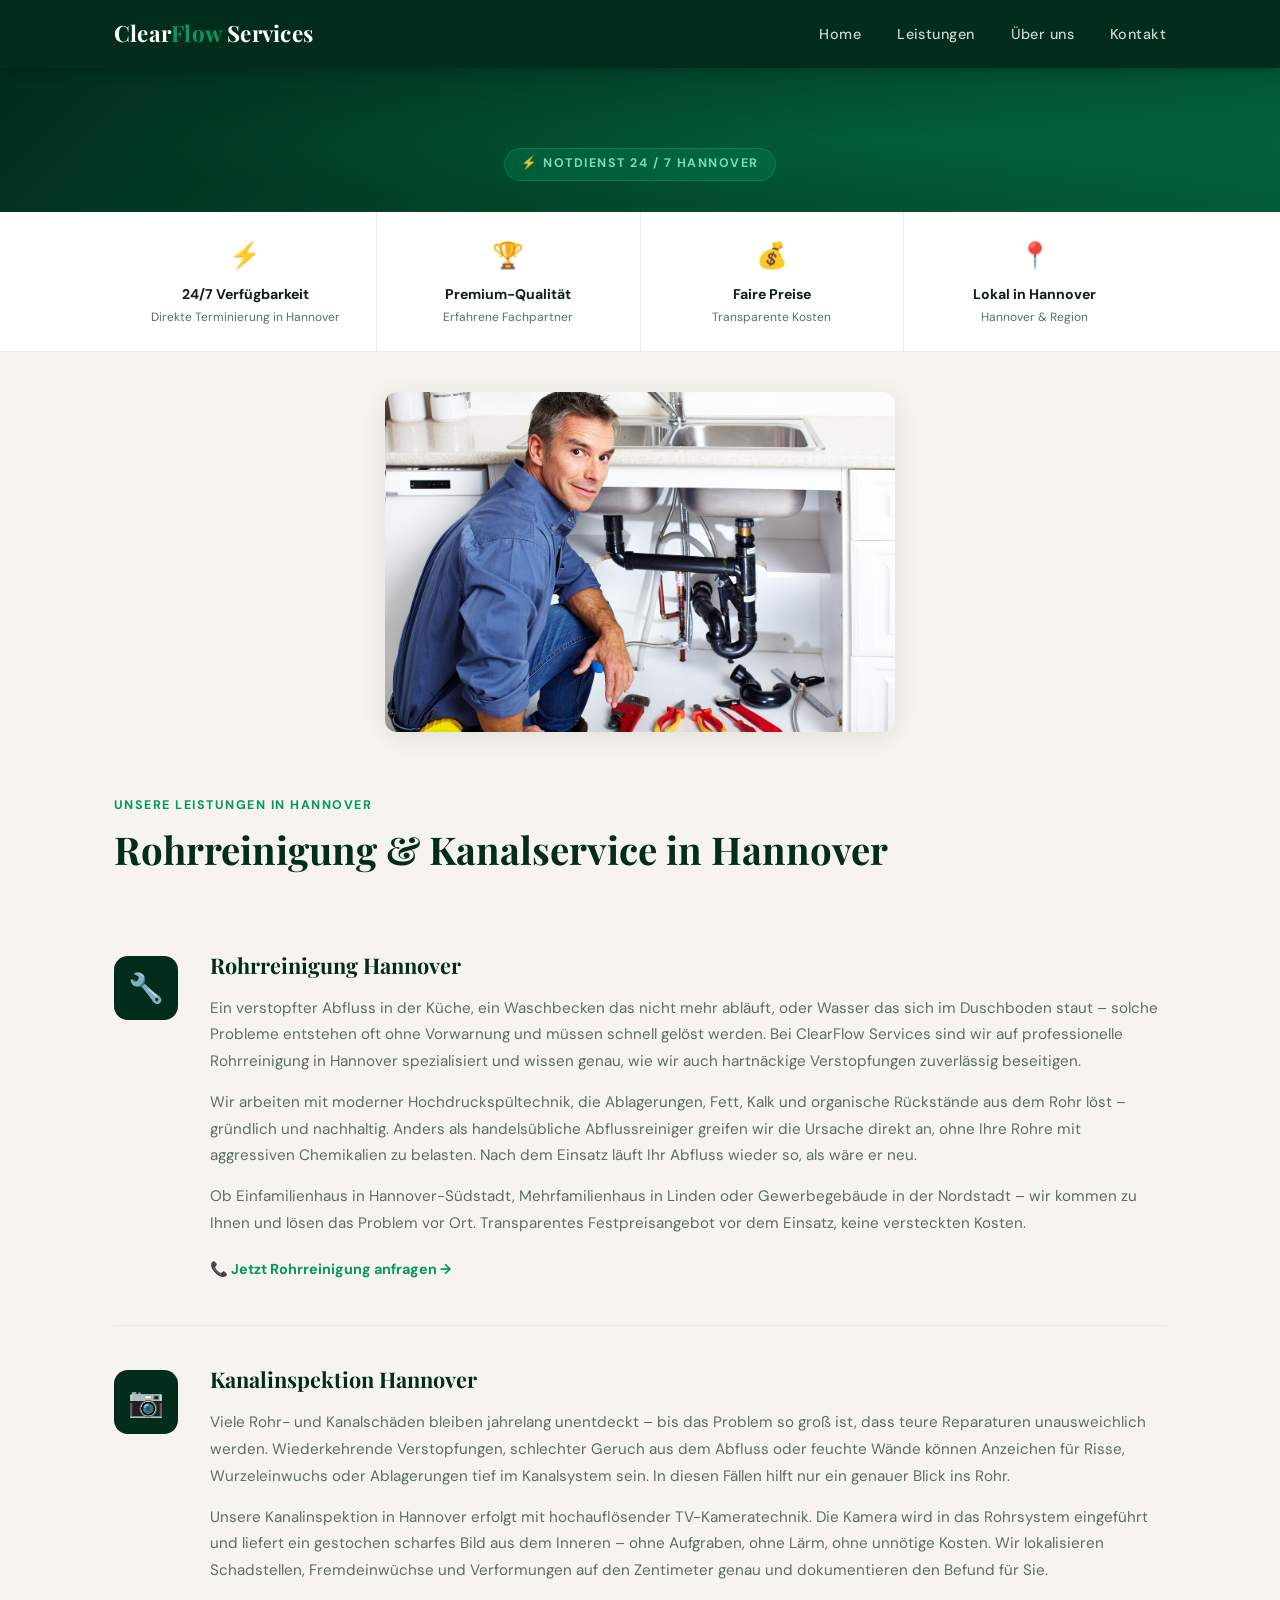
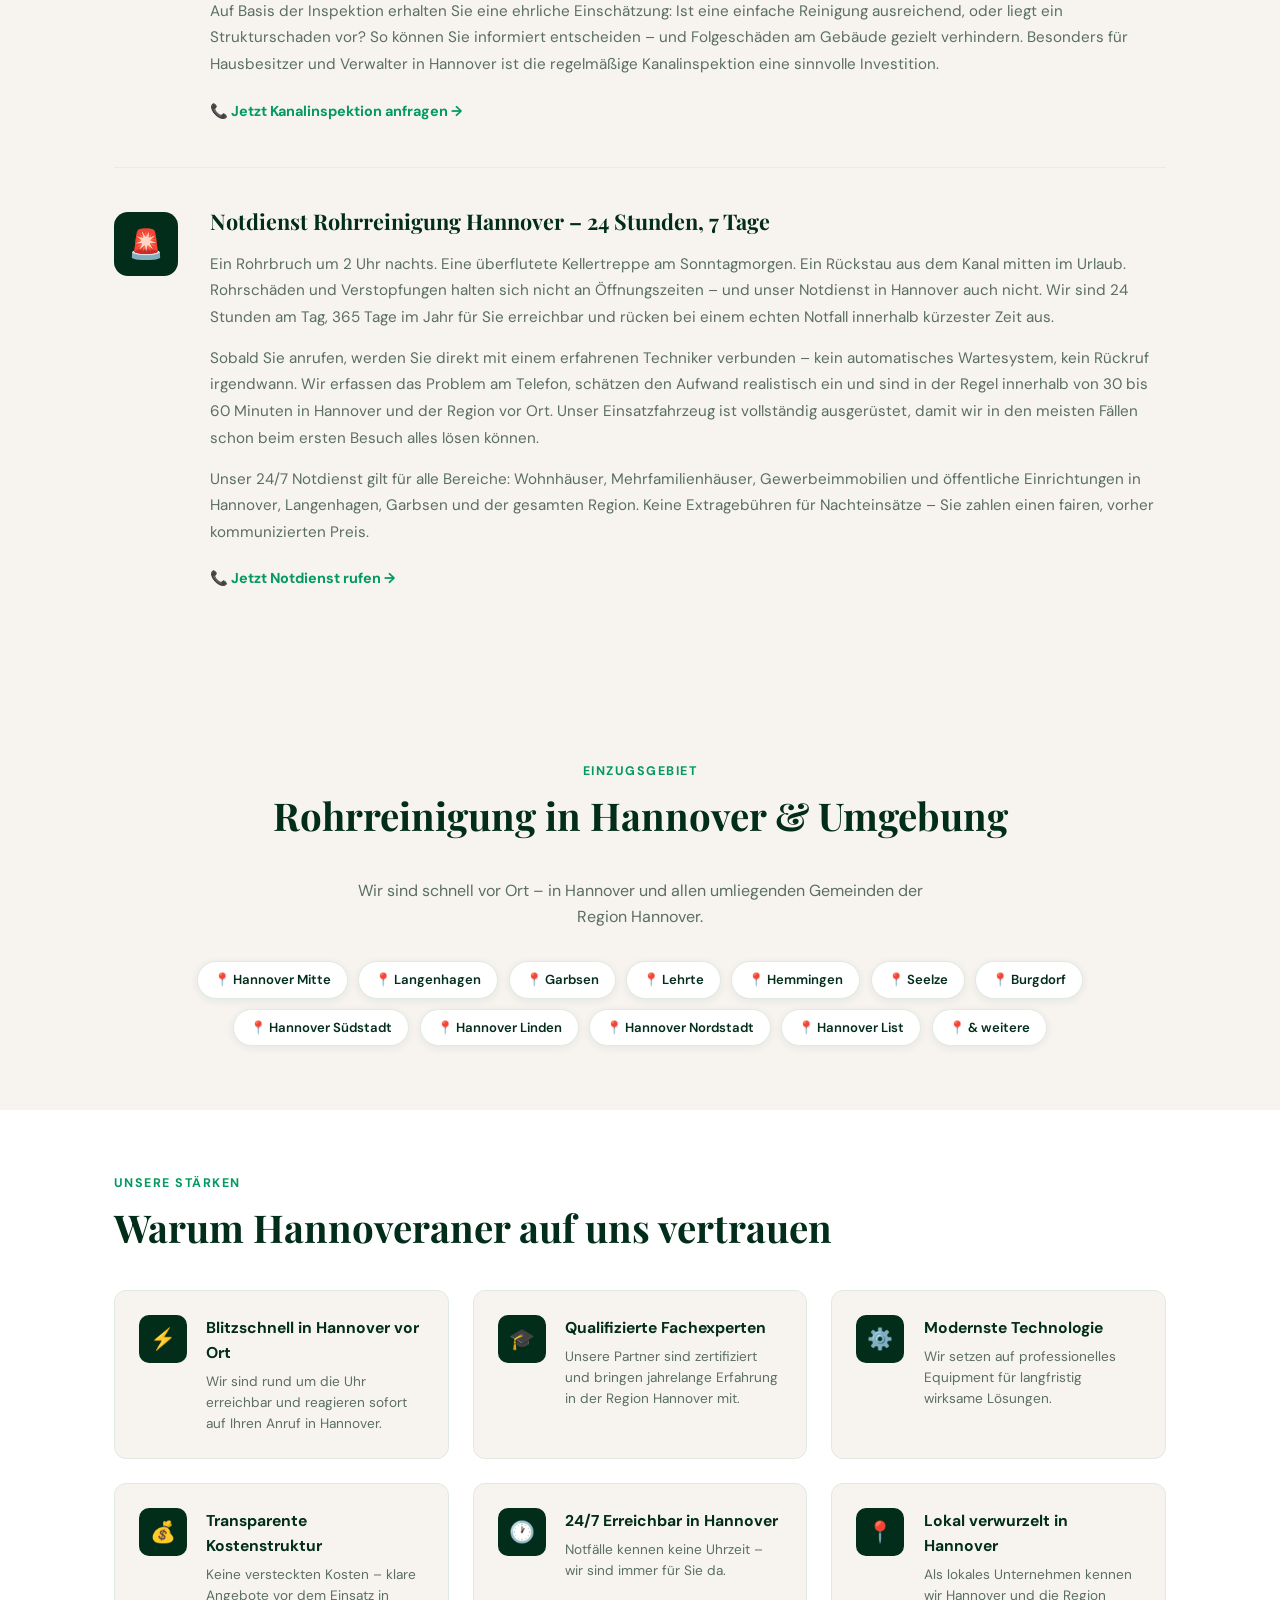
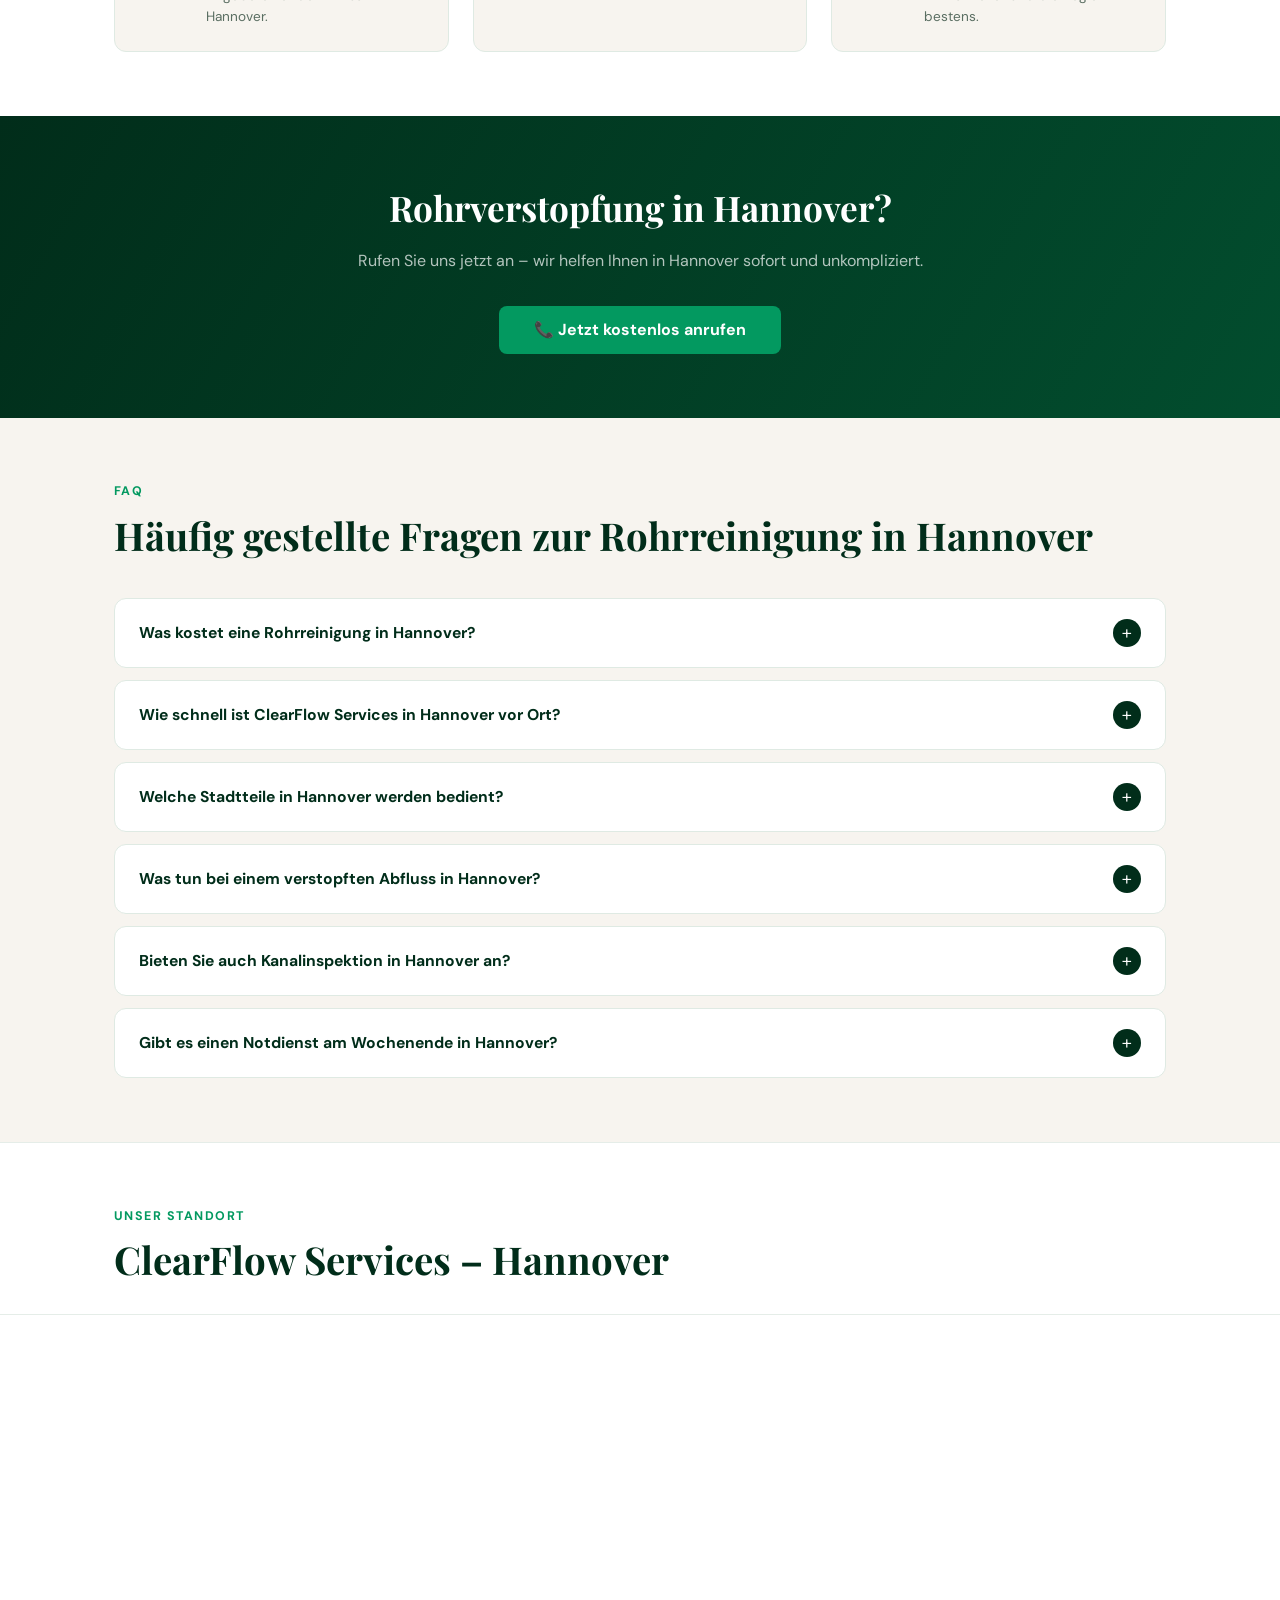
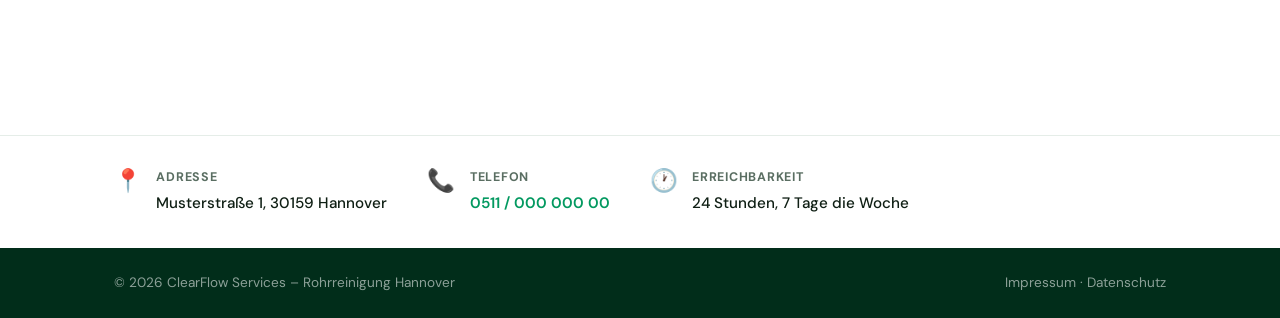
==== index.html @ f2a0690c "first commit" ====
<!DOCTYPE html>
<html lang="de">
<head>
  <meta charset="UTF-8">
  <meta name="viewport" content="width=device-width, initial-scale=1.0">

  <!-- ══ PRIMARY SEO META ══ -->
  <title>Rohrreinigung Hannover – CleanFlow Kanalservices | Notdienst 24/7</title>
  <meta name="description" content="Rohrreinigung & Kanalservice in Hannover – schnell, zuverlässig, transparent. ClearFlow Services bietet 24/7 Notdienst, Kanalinspektion und faire Preise in Hannover und Umgebung.">
  <meta name="keywords" content="Rohrreinigung Hannover, Kanalreinigung Hannover, Notdienst Hannover, Abfluss verstopft Hannover, Kanalinspektion Hannover, Rohrreinigung 24/7 Hannover">
  <meta name="robots" content="index, follow">
  <meta name="author" content="ClearFlow Services Hannover">
  <link rel="canonical" href="https://www.clearflow-services.de/">

  <!-- ══ OPEN GRAPH (Social Sharing) ══ -->
  <meta property="og:type" content="website">
  <meta property="og:locale" content="de_DE">
  <meta property="og:title" content="Rohrreinigung Hannover – ClearFlow Services | Notdienst 24/7">
  <meta property="og:description" content="Ihr Experte für Rohrreinigung & Kanalservice in Hannover. Schnell, zuverlässig, transparent – 24/7 Notdienst in Hannover und Umgebung.">
  <meta property="og:url" content="https://www.clearflow-services.de/">
  <meta property="og:site_name" content="CleanFlow Kanalservice Hannover">

  <!-- ══ GOOGLE STRUCTURED DATA – LocalBusiness Schema ══ -->
  <script type="application/ld+json">
  {
    "@context": "https://schema.org",
    "@type": "Plumber",
    "name": "ClearFlow Services",
    "image": "https://www.cleanflow-services.de/assets/images/dynamictradies-plumber-8936817_1280.jpg",
    "description": "Professionelle Rohrreinigung, Kanalinspektion und 24/7 Notdienst in Hannover und Umgebung. Schnell, zuverlässig und zu fairen Preisen.",
    "url": "https://www.clearflow-services.de",
    "telephone": "+49-511-0000000",
    "priceRange": "€€",
    "address": {
      "@type": "PostalAddress",
      "streetAddress": "Musterstraße 1",
      "addressLocality": "Hannover",
      "postalCode": "30159",
      "addressRegion": "Niedersachsen",
      "addressCountry": "DE"
    },
    "geo": {
      "@type": "GeoCoordinates",
      "latitude": 52.3759,
      "longitude": 9.7320
    },
    "openingHoursSpecification": [
      {
        "@type": "OpeningHoursSpecification",
        "dayOfWeek": ["Monday","Tuesday","Wednesday","Thursday","Friday","Saturday","Sunday"],
        "opens": "00:00",
        "closes": "23:59"
      }
    ],
    "areaServed": [
      { "@type": "City", "name": "Hannover" },
      { "@type": "City", "name": "Langenhagen" },
      { "@type": "City", "name": "Garbsen" },
      { "@type": "City", "name": "Lehrte" },
      { "@type": "City", "name": "Burgdorf" },
      { "@type": "City", "name": "Seelze" },
      { "@type": "City", "name": "Hemmingen" }
    ],
    "hasOfferCatalog": {
      "@type": "OfferCatalog",
      "name": "Rohrreinigung & Kanalservice",
      "itemListElement": [
        {
          "@type": "Offer",
          "itemOffered": {
            "@type": "Service",
            "name": "Rohrreinigung Hannover",
            "description": "Schnelle und gründliche Rohrreinigung in Hannover"
          }
        },
        {
          "@type": "Offer",
          "itemOffered": {
            "@type": "Service",
            "name": "Kanalinspektion Hannover",
            "description": "TV-Kanalinspektion zur Schadensanalyse"
          }
        },
        {
          "@type": "Offer",
          "itemOffered": {
            "@type": "Service",
            "name": "Notdienst Rohrreinigung Hannover 24/7",
            "description": "24-Stunden Notdienst für Rohrverstopfungen in Hannover"
          }
        }
      ]
    },
    "sameAs": [
      "https://www.google.com/maps?cid=IHRE_GOOGLE_MAPS_CID"
    ]
  }
  </script>

  <!-- ══ GOOGLE STRUCTURED DATA – FAQPage Schema ══ -->
  <script type="application/ld+json">
  {
    "@context": "https://schema.org",
    "@type": "FAQPage",
    "mainEntity": [
      {
        "@type": "Question",
        "name": "Was kostet eine Rohrreinigung in Hannover?",
        "acceptedAnswer": {
          "@type": "Answer",
          "text": "Die Kosten für eine Rohrreinigung in Hannover hängen vom Aufwand ab. Ein einfacher Abflussverstopfung beginnt in der Regel ab 80–150 €. Bei größeren Schäden oder Kanalarbeiten erstellen wir Ihnen vorab ein transparentes Angebot – keine versteckten Kosten."
        }
      },
      {
        "@type": "Question",
        "name": "Wie schnell ist ClearFlow Services in Hannover vor Ort?",
        "acceptedAnswer": {
          "@type": "Answer",
          "text": "Als lokaler Notdienst in Hannover sind wir in der Regel innerhalb von 30–60 Minuten bei Ihnen. Wir sind 24 Stunden am Tag, 7 Tage die Woche erreichbar – auch an Wochenenden und Feiertagen."
        }
      },
      {
        "@type": "Question",
        "name": "Welche Stadtteile in Hannover werden bedient?",
        "acceptedAnswer": {
          "@type": "Answer",
          "text": "Wir sind in ganz Hannover tätig – darunter Hannover Mitte, Linden, Nordstadt, Südstadt, List, Döhren sowie in der gesamten Region Hannover wie Langenhagen, Garbsen, Lehrte, Burgdorf, Hemmingen und Seelze."
        }
      },
      {
        "@type": "Question",
        "name": "Was tun bei einem verstopften Abfluss in Hannover?",
        "acceptedAnswer": {
          "@type": "Answer",
          "text": "Bei einem verstopften Abfluss sollten Sie zunächst keine aggressiven Chemikalien verwenden, da diese die Rohre beschädigen können. Rufen Sie unseren 24/7 Notdienst in Hannover an – wir analysieren die Ursache professionell und beseitigen die Verstopfung nachhaltig."
        }
      },
      {
        "@type": "Question",
        "name": "Bieten Sie auch Kanalinspektion in Hannover an?",
        "acceptedAnswer": {
          "@type": "Answer",
          "text": "Ja. Wir führen professionelle TV-Kanalinspektionen in Hannover durch. Mit moderner Kameratechnik lokalisieren wir Schäden, Wurzeleinwuchs oder Ablagerungen präzise – ohne unnötige Grabungsarbeiten."
        }
      },
      {
        "@type": "Question",
        "name": "Gibt es einen Notdienst für Rohrreinigung in Hannover am Wochenende?",
        "acceptedAnswer": {
          "@type": "Answer",
          "text": "Ja, unser Notdienst ist in Hannover rund um die Uhr verfügbar – auch samstags, sonntags und an allen Feiertagen. Rohrverstopfungen und Kanalschäden kennen keine Bürozeiten, wir auch nicht."
        }
      }
    ]
  }
  </script>

  <!-- ══ FONTS ══ -->
  <link rel="preconnect" href="https://fonts.googleapis.com">
  <link rel="preconnect" href="https://fonts.gstatic.com" crossorigin>
  <link href="https://fonts.googleapis.com/css2?family=DM+Sans:ital,opsz,wght@0,9..40,300;0,9..40,500;0,9..40,700;1,9..40,300&family=Playfair+Display:wght@700;900&display=swap" rel="stylesheet">

  <link rel="stylesheet" href="styles.css">
</head>
<body>

  <!-- NAVBAR -->
  <header class="navbar">
    <div class="nav-content">
      <div class="logo">Clear<span>Flow</span> Services</div>
      <nav aria-label="Hauptnavigation">
        <a href="#">Home</a>
        <a href="#">Leistungen</a>
        <a href="#">Über uns</a>
        <a href="#">Kontakt</a>
      </nav>
    </div>
  </header>

  <!-- HERO -->
  <section class="hero" aria-label="Hero Bereich">
    <div class="hero-badge">⚡ Notdienst 24 / 7 Hannover</div>
    <h1>Ihr Experte für<br>Rohrreinigung in Hannover</h1>
    <p>Schnell, zuverlässig, transparent – wir sind in Hannover und Umgebung innerhalb kürzester Zeit bei Ihnen.</p>
    <div class="hero-actions">
      <button class="btn-primary" onclick="window.location.href='tel:+4951100000000'">📞 Jetzt anrufen</button>
      <a href="#leistungen" class="btn-outline">Leistungen entdecken</a>
    </div>
  </section>

  <!-- TRUST BAR -->
  <div class="trust-bar" aria-label="Vertrauensmerkmale">
    <div class="trust-bar-inner">
      <div class="trust-item">
        <div class="trust-icon">⚡</div>
        <h4>24/7 Verfügbarkeit</h4>
        <p>Direkte Terminierung in Hannover</p>
      </div>
      <div class="trust-item">
        <div class="trust-icon">🏆</div>
        <h4>Premium-Qualität</h4>
        <p>Erfahrene Fachpartner</p>
      </div>
      <div class="trust-item">
        <div class="trust-icon">💰</div>
        <h4>Faire Preise</h4>
        <p>Transparente Kosten</p>
      </div>
      <div class="trust-item">
        <div class="trust-icon">📍</div>
        <h4>Lokal in Hannover</h4>
        <p>Hannover & Region</p>
      </div>
    </div>
  </div>

  <!-- PLUMBER IMAGE -->
  <div class="hero-image-wrap">
    <img
      src="assets/images/dynamictradies-plumber-8936817_1280.jpg"
      alt="Professioneller Klempner bei der Rohrreinigung in Hannover"
      width="1280"
      height="340"
      loading="eager"
    >
  </div>

  <!-- SERVICES -->
  <div class="section" id="leistungen">
    <p class="section-label">Unsere Leistungen in Hannover</p>
    <h2 class="section-title">Rohrreinigung & Kanalservice in Hannover</h2>

    <div class="service-blocks">

      <!-- SERVICE 1: Rohrreinigung -->
      <article class="service-block">
        <div class="service-block-icon">🔧</div>
        <div class="service-block-content">
          <h3>Rohrreinigung Hannover</h3>
          <p>Ein verstopfter Abfluss in der Küche, ein Waschbecken das nicht mehr abläuft, oder Wasser das sich im Duschboden staut – solche Probleme entstehen oft ohne Vorwarnung und müssen schnell gelöst werden. Bei ClearFlow Services sind wir auf professionelle Rohrreinigung in Hannover spezialisiert und wissen genau, wie wir auch hartnäckige Verstopfungen zuverlässig beseitigen.</p>
          <p>Wir arbeiten mit moderner Hochdruckspültechnik, die Ablagerungen, Fett, Kalk und organische Rückstände aus dem Rohr löst – gründlich und nachhaltig. Anders als handelsübliche Abflussreiniger greifen wir die Ursache direkt an, ohne Ihre Rohre mit aggressiven Chemikalien zu belasten. Nach dem Einsatz läuft Ihr Abfluss wieder so, als wäre er neu.</p>
          <p>Ob Einfamilienhaus in Hannover-Südstadt, Mehrfamilienhaus in Linden oder Gewerbegebäude in der Nordstadt – wir kommen zu Ihnen und lösen das Problem vor Ort. Transparentes Festpreisangebot vor dem Einsatz, keine versteckten Kosten.</p>
          <a href="tel:+4951100000000" class="service-link">📞 Jetzt Rohrreinigung anfragen →</a>
        </div>
      </article>

      <hr class="service-divider">

      <!-- SERVICE 2: Kanalinspektion -->
      <article class="service-block">
        <div class="service-block-icon">📷</div>
        <div class="service-block-content">
          <h3>Kanalinspektion Hannover</h3>
          <p>Viele Rohr- und Kanalschäden bleiben jahrelang unentdeckt – bis das Problem so groß ist, dass teure Reparaturen unausweichlich werden. Wiederkehrende Verstopfungen, schlechter Geruch aus dem Abfluss oder feuchte Wände können Anzeichen für Risse, Wurzeleinwuchs oder Ablagerungen tief im Kanalsystem sein. In diesen Fällen hilft nur ein genauer Blick ins Rohr.</p>
          <p>Unsere Kanalinspektion in Hannover erfolgt mit hochauflösender TV-Kameratechnik. Die Kamera wird in das Rohrsystem eingeführt und liefert ein gestochen scharfes Bild aus dem Inneren – ohne Aufgraben, ohne Lärm, ohne unnötige Kosten. Wir lokalisieren Schadstellen, Fremdeinwüchse und Verformungen auf den Zentimeter genau und dokumentieren den Befund für Sie.</p>
          <p>Auf Basis der Inspektion erhalten Sie eine ehrliche Einschätzung: Ist eine einfache Reinigung ausreichend, oder liegt ein Strukturschaden vor? So können Sie informiert entscheiden – und Folgeschäden am Gebäude gezielt verhindern. Besonders für Hausbesitzer und Verwalter in Hannover ist die regelmäßige Kanalinspektion eine sinnvolle Investition.</p>
          <a href="tel:+4951100000000" class="service-link">📞 Jetzt Kanalinspektion anfragen →</a>
        </div>
      </article>

      <hr class="service-divider">

      <!-- SERVICE 3: Notdienst -->
      <article class="service-block">
        <div class="service-block-icon">🚨</div>
        <div class="service-block-content">
          <h3>Notdienst Rohrreinigung Hannover – 24 Stunden, 7 Tage</h3>
          <p>Ein Rohrbruch um 2 Uhr nachts. Eine überflutete Kellertreppe am Sonntagmorgen. Ein Rückstau aus dem Kanal mitten im Urlaub. Rohrschäden und Verstopfungen halten sich nicht an Öffnungszeiten – und unser Notdienst in Hannover auch nicht. Wir sind 24 Stunden am Tag, 365 Tage im Jahr für Sie erreichbar und rücken bei einem echten Notfall innerhalb kürzester Zeit aus.</p>
          <p>Sobald Sie anrufen, werden Sie direkt mit einem erfahrenen Techniker verbunden – kein automatisches Wartesystem, kein Rückruf irgendwann. Wir erfassen das Problem am Telefon, schätzen den Aufwand realistisch ein und sind in der Regel innerhalb von 30 bis 60 Minuten in Hannover und der Region vor Ort. Unser Einsatzfahrzeug ist vollständig ausgerüstet, damit wir in den meisten Fällen schon beim ersten Besuch alles lösen können.</p>
          <p>Unser 24/7 Notdienst gilt für alle Bereiche: Wohnhäuser, Mehrfamilienhäuser, Gewerbeimmobilien und öffentliche Einrichtungen in Hannover, Langenhagen, Garbsen und der gesamten Region. Keine Extragebühren für Nachteinsätze – Sie zahlen einen fairen, vorher kommunizierten Preis.</p>
          <a href="tel:+4951100000000" class="service-link">📞 Jetzt Notdienst rufen →</a>
        </div>
      </article>

    </div>
  </div>

  <!-- SERVICE AREA -->
  <div class="section service-area-section" aria-label="Einzugsgebiet">
    <p class="section-label">Einzugsgebiet</p>
    <h2 class="section-title">Rohrreinigung in Hannover & Umgebung</h2>
    <p class="area-intro">Wir sind schnell vor Ort – in Hannover und allen umliegenden Gemeinden der Region Hannover.</p>
    <div class="area-tags">
      <span class="area-tag">📍 Hannover Mitte</span>
      <span class="area-tag">📍 Langenhagen</span>
      <span class="area-tag">📍 Garbsen</span>
      <span class="area-tag">📍 Lehrte</span>
      <span class="area-tag">📍 Hemmingen</span>
      <span class="area-tag">📍 Seelze</span>
      <span class="area-tag">📍 Burgdorf</span>
      <span class="area-tag">📍 Hannover Südstadt</span>
      <span class="area-tag">📍 Hannover Linden</span>
      <span class="area-tag">📍 Hannover Nordstadt</span>
      <span class="area-tag">📍 Hannover List</span>
      <span class="area-tag">📍 & weitere</span>
    </div>
  </div>

  <!-- WHY US -->
  <section class="why-us" aria-label="Unsere Stärken">
    <div class="why-us-inner">
      <p class="section-label">Unsere Stärken</p>
      <h2 class="section-title">Warum Hannoveraner auf uns vertrauen</h2>
      <div class="why-grid">
        <div class="why-item">
          <div class="why-item-icon">⚡</div>
          <div class="why-item-text">
            <h3>Blitzschnell in Hannover vor Ort</h3>
            <p>Wir sind rund um die Uhr erreichbar und reagieren sofort auf Ihren Anruf in Hannover.</p>
          </div>
        </div>
        <div class="why-item">
          <div class="why-item-icon">🎓</div>
          <div class="why-item-text">
            <h3>Qualifizierte Fachexperten</h3>
            <p>Unsere Partner sind zertifiziert und bringen jahrelange Erfahrung in der Region Hannover mit.</p>
          </div>
        </div>
        <div class="why-item">
          <div class="why-item-icon">⚙️</div>
          <div class="why-item-text">
            <h3>Modernste Technologie</h3>
            <p>Wir setzen auf professionelles Equipment für langfristig wirksame Lösungen.</p>
          </div>
        </div>
        <div class="why-item">
          <div class="why-item-icon">💰</div>
          <div class="why-item-text">
            <h3>Transparente Kostenstruktur</h3>
            <p>Keine versteckten Kosten – klare Angebote vor dem Einsatz in Hannover.</p>
          </div>
        </div>
        <div class="why-item">
          <div class="why-item-icon">🕐</div>
          <div class="why-item-text">
            <h3>24/7 Erreichbar in Hannover</h3>
            <p>Notfälle kennen keine Uhrzeit – wir sind immer für Sie da.</p>
          </div>
        </div>
        <div class="why-item">
          <div class="why-item-icon">📍</div>
          <div class="why-item-text">
            <h3>Lokal verwurzelt in Hannover</h3>
            <p>Als lokales Unternehmen kennen wir Hannover und die Region bestens.</p>
          </div>
        </div>
      </div>
    </div>
  </section>

  <!-- CTA BANNER -->
  <div class="cta-banner" aria-label="Kontaktaufruf">
    <h2>Rohrverstopfung in Hannover?</h2>
    <p>Rufen Sie uns jetzt an – wir helfen Ihnen in Hannover sofort und unkompliziert.</p>
    <button class="btn-primary" onclick="window.location.href='tel:+4951100000000'">📞 Jetzt kostenlos anrufen</button>
  </div>

  <!-- FAQ -->
  <section class="faq-section" id="faq" aria-label="Häufige Fragen">
    <div class="faq-inner">
      <p class="section-label">FAQ</p>
      <h2 class="section-title">Häufig gestellte Fragen zur Rohrreinigung in Hannover</h2>

      <div class="faq-list">

        <div class="faq-item">
          <button class="faq-question" aria-expanded="false">
            <span>Was kostet eine Rohrreinigung in Hannover?</span>
            <span class="faq-icon">+</span>
          </button>
          <div class="faq-answer" hidden>
            <p>Die Kosten hängen vom Aufwand ab. Eine einfache Rohrverstopfung beginnt in der Regel ab 80–150 €. Bei größeren Schäden oder Kanalarbeiten erhalten Sie vorab ein transparentes Angebot von uns – keine versteckten Kosten, keine bösen Überraschungen.</p>
          </div>
        </div>

        <div class="faq-item">
          <button class="faq-question" aria-expanded="false">
            <span>Wie schnell ist ClearFlow Services in Hannover vor Ort?</span>
            <span class="faq-icon">+</span>
          </button>
          <div class="faq-answer" hidden>
            <p>Als lokaler Notdienst in Hannover sind wir in der Regel innerhalb von 30–60 Minuten bei Ihnen. Wir sind 24 Stunden am Tag, 7 Tage die Woche erreichbar – auch an Wochenenden und Feiertagen.</p>
          </div>
        </div>

        <div class="faq-item">
          <button class="faq-question" aria-expanded="false">
            <span>Welche Stadtteile in Hannover werden bedient?</span>
            <span class="faq-icon">+</span>
          </button>
          <div class="faq-answer" hidden>
            <p>Wir sind in ganz Hannover tätig – darunter Hannover Mitte, Linden, Nordstadt, Südstadt, List und Döhren. Zusätzlich bedienen wir die gesamte Region Hannover: Langenhagen, Garbsen, Lehrte, Burgdorf, Hemmingen und Seelze.</p>
          </div>
        </div>

        <div class="faq-item">
          <button class="faq-question" aria-expanded="false">
            <span>Was tun bei einem verstopften Abfluss in Hannover?</span>
            <span class="faq-icon">+</span>
          </button>
          <div class="faq-answer" hidden>
            <p>Verwenden Sie keine aggressiven Chemikalien – diese können Rohre langfristig beschädigen. Rufen Sie stattdessen unseren 24/7 Notdienst in Hannover an. Wir analysieren die Ursache professionell und beseitigen die Verstopfung nachhaltig.</p>
          </div>
        </div>

        <div class="faq-item">
          <button class="faq-question" aria-expanded="false">
            <span>Bieten Sie auch Kanalinspektion in Hannover an?</span>
            <span class="faq-icon">+</span>
          </button>
          <div class="faq-answer" hidden>
            <p>Ja. Mit moderner TV-Kameratechnik lokalisieren wir Schäden, Wurzeleinwuchs und Ablagerungen in Hannover präzise – ohne unnötige Grabungsarbeiten. So erkennen wir Probleme frühzeitig, bevor sie teuer werden.</p>
          </div>
        </div>

        <div class="faq-item">
          <button class="faq-question" aria-expanded="false">
            <span>Gibt es einen Notdienst am Wochenende in Hannover?</span>
            <span class="faq-icon">+</span>
          </button>
          <div class="faq-answer" hidden>
            <p>Ja – unser Notdienst ist in Hannover rund um die Uhr verfügbar, auch samstags, sonntags und an Feiertagen. Rohrverstopfungen kennen keine Bürozeiten. Wir auch nicht.</p>
          </div>
        </div>

      </div>
    </div>
  </section>

  <!-- GOOGLE MAP -->
  <div class="map-section" aria-label="Standort in Hannover">
    <div class="map-header">
      <p class="section-label">Unser Standort</p>
      <h2 class="section-title">ClearFlow Services – Hannover</h2>
    </div>
    <div class="map-container">
      <iframe
        title="ClearFlow Services Hannover – Standort auf Google Maps"
        src="https://www.google.com/maps/embed?pb=!1m18!1m12!1m3!1d75774.27844398688!2d9.664390624999998!3d52.37591845!2m3!1f0!2f0!3f0!3m2!1i1024!2i768!4f13.1!3m3!1m2!1s0x47b00b514d494f85%3A0x425ac6d94ac4720!2sHannover!5e0!3m2!1sde!2sde!4v1710000000000!5m2!1sde!2sde"
        width="100%"
        height="420"
        style="border:0;"
        allowfullscreen=""
        loading="lazy"
        referrerpolicy="no-referrer-when-downgrade">
      </iframe>
    </div>
    <div class="map-info">
      <div class="map-info-item">
        <span class="map-info-icon">📍</span>
        <div>
          <strong>Adresse</strong>
          <p>Musterstraße 1, 30159 Hannover</p>
        </div>
      </div>
      <div class="map-info-item">
        <span class="map-info-icon">📞</span>
        <div>
          <strong>Telefon</strong>
          <p><a href="tel:+4951100000000">0511 / 000 000 00</a></p>
        </div>
      </div>
      <div class="map-info-item">
        <span class="map-info-icon">🕐</span>
        <div>
          <strong>Erreichbarkeit</strong>
          <p>24 Stunden, 7 Tage die Woche</p>
        </div>
      </div>
    </div>
  </div>

  <!-- FOOTER -->
  <footer class="footer">
    <div class="footer-content">
      <p>© 2026 ClearFlow Services – Rohrreinigung Hannover</p>
      <p><a href="#">Impressum</a> · <a href="#">Datenschutz</a></p>
    </div>
  </footer>

  <script>
    document.querySelectorAll('.faq-question').forEach(btn => {
      btn.addEventListener('click', () => {
        const item = btn.closest('.faq-item');
        const answer = item.querySelector('.faq-answer');
        const icon = btn.querySelector('.faq-icon');
        const isOpen = btn.getAttribute('aria-expanded') === 'true';

        // Close all
        document.querySelectorAll('.faq-item').forEach(i => {
          i.querySelector('.faq-question').setAttribute('aria-expanded', 'false');
          i.querySelector('.faq-answer').hidden = true;
          i.querySelector('.faq-icon').textContent = '+';
          i.classList.remove('faq-item--open');
        });

        // Open clicked if it was closed
        if (!isOpen) {
          btn.setAttribute('aria-expanded', 'true');
          answer.hidden = false;
          icon.textContent = '×';
          item.classList.add('faq-item--open');
        }
      });
    });
  </script>

</body>
</html>
---- styles.css ----
*, *::before, *::after {
  margin: 0;
  padding: 0;
  box-sizing: border-box;
}

:root {
  --green-dark: #012d1a;
  --green-mid: #024d2e;
  --green-accent: #039960;
  --green-light: #d4f0e2;
  --cream: #f7f4ef;
  --white: #ffffff;
  --text: #0f1f14;
  --text-muted: #5a6e62;
  --shadow: 0 4px 24px rgba(1, 45, 26, 0.10);
  --radius: 12px;
}

html, body {
  height: 100%;
}

body {
  font-family: 'DM Sans', sans-serif;
  background-color: var(--cream);
  color: var(--text);
  line-height: 1.6;
  display: flex;
  flex-direction: column;
}

/* ── NAVBAR ── */
.navbar {
  background-color: var(--green-dark);
  color: white;
  position: sticky;
  top: 0;
  z-index: 100;
  box-shadow: 0 2px 12px rgba(0,0,0,0.25);
}

.nav-content {
  max-width: 1100px;
  margin: 0 auto;
  padding: 1rem 1.5rem;
  display: flex;
  justify-content: space-between;
  align-items: center;
}

.logo {
  font-family: 'Playfair Display', serif;
  font-size: 1.4rem;
  font-weight: 700;
  letter-spacing: 0.01em;
  color: white;
}

.logo span {
  color: var(--green-accent);
}

nav a {
  color: rgba(255,255,255,0.8);
  margin-left: 2rem;
  text-decoration: none;
  font-size: 0.9rem;
  font-weight: 500;
  letter-spacing: 0.03em;
  transition: color 0.2s;
}

nav a:hover {
  color: var(--green-accent);
}

/* ── HERO ── */
.hero {
  background: linear-gradient(135deg, var(--green-dark) 0%, var(--green-mid) 60%, #035c38 100%);
  color: white;
  padding: 5rem 1.5rem 4rem;
  text-align: center;
  position: relative;
  overflow: hidden;
}

.hero::before {
  content: '';
  position: absolute;
  inset: 0;
  background: radial-gradient(ellipse at 70% 50%, rgba(3,153,96,0.18) 0%, transparent 65%);
  pointer-events: none;
}

.hero-badge {
  display: inline-block;
  background: rgba(3,153,96,0.25);
  border: 1px solid rgba(3,153,96,0.5);
  color: #7de8b8;
  font-size: 0.78rem;
  font-weight: 700;
  letter-spacing: 0.12em;
  text-transform: uppercase;
  padding: 0.35rem 1rem;
  border-radius: 999px;
  margin-bottom: 1.5rem;
}

.hero h1 {
  font-family: 'Playfair Display', serif;
  font-size: clamp(2.4rem, 5vw, 3.8rem);
  font-weight: 900;
  line-height: 1.15;
  max-width: 700px;
  margin: 0 auto 1.2rem;
}

.hero p {
  font-size: 1.1rem;
  color: rgba(255,255,255,0.72);
  max-width: 520px;
  margin: 0 auto 2.5rem;
  font-weight: 300;
}

.hero-actions {
  display: flex;
  gap: 1rem;
  justify-content: center;
  flex-wrap: wrap;
}

.btn-primary {
  background-color: var(--green-accent);
  color: white;
  padding: 0.85rem 2.2rem;
  border-radius: 8px;
  font-weight: 700;
  font-size: 1rem;
  font-family: 'DM Sans', sans-serif;
  text-decoration: none;
  border: none;
  cursor: pointer;
  display: inline-flex;
  align-items: center;
  gap: 0.5rem;
  transition: background-color 0.2s, transform 0.2s;
}

.btn-primary:hover {
  background-color: #027a4b;
  transform: translateY(-2px);
}

.btn-outline {
  background: transparent;
  color: white;
  padding: 0.85rem 2.2rem;
  border-radius: 8px;
  font-weight: 600;
  font-size: 1rem;
  font-family: 'DM Sans', sans-serif;
  text-decoration: none;
  border: 1.5px solid rgba(255,255,255,0.4);
  cursor: pointer;
  display: inline-flex;
  align-items: center;
  gap: 0.5rem;
  transition: border-color 0.2s, background 0.2s;
}

.btn-outline:hover {
  border-color: white;
  background: rgba(255,255,255,0.08);
}

/* ── TRUST BAR ── */
.trust-bar {
  background: white;
  border-bottom: 1px solid #e5ede8;
}

.trust-bar-inner {
  max-width: 1100px;
  margin: 0 auto;
  padding: 0 1.5rem;
  display: flex;
  justify-content: space-around;
  align-items: center;
  flex-wrap: wrap;
  gap: 0;
}

.trust-item {
  display: flex;
  flex-direction: column;
  align-items: center;
  text-align: center;
  padding: 1.5rem 1rem;
  flex: 1;
  min-width: 140px;
  border-right: 1px solid #e5ede8;
}

.trust-item:last-child {
  border-right: none;
}

.trust-icon {
  font-size: 1.6rem;
  margin-bottom: 0.4rem;
}

.trust-item h4 {
  font-size: 0.88rem;
  font-weight: 700;
  color: var(--text);
  margin-bottom: 0.15rem;
}

.trust-item p {
  font-size: 0.75rem;
  color: var(--text-muted);
}

/* ── PLUMBER IMAGE ── */
.hero-image-wrap {
  max-width: 1100px;
  margin: 2.5rem auto 0;
  padding: 0 1.5rem;
}

.hero-image-wrap img {
  width: 100%;
  height: 340px;
  object-fit: cover;
  border-radius: var(--radius);
  display: block;
  box-shadow: var(--shadow);
}

/* ── SECTION WRAPPER ── */
.section {
  max-width: 1100px;
  margin: 0 auto;
  padding: 4rem 1.5rem;
}

.section-label {
  font-size: 0.78rem;
  font-weight: 700;
  letter-spacing: 0.12em;
  text-transform: uppercase;
  color: var(--green-accent);
  margin-bottom: 0.6rem;
}

.section-title {
  font-family: 'Playfair Display', serif;
  font-size: clamp(1.8rem, 3vw, 2.5rem);
  font-weight: 700;
  color: var(--green-dark);
  margin-bottom: 2.5rem;
  line-height: 1.2;
}

/* ── CARDS ── */
.cards {
  display: grid;
  grid-template-columns: repeat(auto-fit, minmax(240px, 1fr));
  gap: 1.25rem;
}

.card {
  background: white;
  padding: 2rem 1.5rem;
  border-radius: var(--radius);
  box-shadow: var(--shadow);
  border: 1px solid #e8f0eb;
  transition: transform 0.2s, box-shadow 0.2s;
}

.card:hover {
  transform: translateY(-4px);
  box-shadow: 0 12px 32px rgba(1,45,26,0.13);
}

.card-icon {
  font-size: 2rem;
  margin-bottom: 1rem;
}

.card h3 {
  font-size: 1.05rem;
  font-weight: 700;
  color: var(--green-dark);
  margin-bottom: 0.5rem;
}

.card p {
  font-size: 0.9rem;
  color: var(--text-muted);
  line-height: 1.6;
}

/* ── SERVICE BLOCKS (expanded Leistungen) ── */
.service-blocks {
  display: flex;
  flex-direction: column;
  gap: 0;
}

.service-block {
  display: grid;
  grid-template-columns: 72px 1fr;
  gap: 1.5rem;
  padding: 2.5rem 0;
  align-items: flex-start;
}

.service-block-icon {
  width: 64px;
  height: 64px;
  background: var(--green-dark);
  border-radius: 14px;
  display: flex;
  align-items: center;
  justify-content: center;
  font-size: 1.8rem;
  flex-shrink: 0;
  margin-top: 4px;
}

.service-block-content h3 {
  font-family: 'Playfair Display', serif;
  font-size: 1.35rem;
  font-weight: 700;
  color: var(--green-dark);
  margin-bottom: 1rem;
  line-height: 1.25;
}

.service-block-content p {
  font-size: 0.95rem;
  color: var(--text-muted);
  line-height: 1.75;
  margin-bottom: 0.9rem;
}

.service-block-content p:last-of-type {
  margin-bottom: 1.25rem;
}

.service-link {
  display: inline-flex;
  align-items: center;
  gap: 0.4rem;
  color: var(--green-accent);
  font-size: 0.9rem;
  font-weight: 700;
  text-decoration: none;
  border-bottom: 2px solid transparent;
  padding-bottom: 2px;
  transition: border-color 0.2s, color 0.2s;
}

.service-link:hover {
  color: var(--green-dark);
  border-bottom-color: var(--green-dark);
}

.service-divider {
  border: none;
  border-top: 1px solid #e5ede8;
  margin: 0;
}

@media (max-width: 600px) {
  .service-block {
    grid-template-columns: 1fr;
  }
  .service-block-icon {
    width: 52px;
    height: 52px;
    font-size: 1.4rem;
    border-radius: 10px;
  }
}

/* ── SERVICE AREA ── */
.service-area-section {
  text-align: center;
}

.area-intro {
  color: var(--text-muted);
  font-size: 1rem;
  max-width: 580px;
  margin: 0 auto 2rem;
}

.area-tags {
  display: flex;
  flex-wrap: wrap;
  gap: 0.65rem;
  justify-content: center;
}

.area-tag {
  background: white;
  border: 1px solid #dfeae3;
  color: var(--green-dark);
  font-size: 0.82rem;
  font-weight: 600;
  padding: 0.45rem 1rem;
  border-radius: 999px;
  box-shadow: 0 2px 8px rgba(1,45,26,0.07);
  transition: background 0.2s, color 0.2s, border-color 0.2s;
  cursor: default;
}

.area-tag:hover {
  background: var(--green-accent);
  color: white;
  border-color: var(--green-accent);
}

/* ── WHY US ── */
.why-us {
  background: white;
}

.why-us-inner {
  max-width: 1100px;
  margin: 0 auto;
  padding: 4rem 1.5rem;
}

.why-grid {
  display: grid;
  grid-template-columns: repeat(auto-fit, minmax(260px, 1fr));
  gap: 1.5rem;
  margin-top: 2.5rem;
}

.why-item {
  display: flex;
  gap: 1.2rem;
  align-items: flex-start;
  padding: 1.5rem;
  border-radius: var(--radius);
  background: var(--cream);
  border: 1px solid #dfeae3;
  transition: background 0.2s;
}

.why-item:hover {
  background: var(--green-light);
}

.why-item-icon {
  width: 48px;
  height: 48px;
  background: var(--green-dark);
  border-radius: 10px;
  display: flex;
  align-items: center;
  justify-content: center;
  font-size: 1.3rem;
  flex-shrink: 0;
}

.why-item-text h3 {
  font-size: 0.98rem;
  font-weight: 700;
  color: var(--green-dark);
  margin-bottom: 0.35rem;
}

.why-item-text p {
  font-size: 0.85rem;
  color: var(--text-muted);
  line-height: 1.55;
}

/* ── CTA BANNER ── */
.cta-banner {
  background: linear-gradient(120deg, var(--green-dark), var(--green-mid));
  color: white;
  text-align: center;
  padding: 4rem 1.5rem;
}

.cta-banner h2 {
  font-family: 'Playfair Display', serif;
  font-size: clamp(1.6rem, 3vw, 2.2rem);
  margin-bottom: 0.75rem;
}

.cta-banner p {
  color: rgba(255,255,255,0.7);
  margin-bottom: 2rem;
  font-size: 1rem;
}

/* ── MAP SECTION ── */
.map-section {
  background: white;
  padding: 4rem 0 0;
  border-top: 1px solid #e5ede8;
}

.map-header {
  max-width: 1100px;
  margin: 0 auto;
  padding: 0 1.5rem 2rem;
}

.map-header .section-title {
  margin-bottom: 0;
}

.map-container {
  width: 100%;
  overflow: hidden;
  border-top: 1px solid #e5ede8;
  border-bottom: 1px solid #e5ede8;
  line-height: 0;
}

.map-container iframe {
  display: block;
  filter: saturate(0.9) contrast(1.02);
}

.map-info {
  max-width: 1100px;
  margin: 0 auto;
  padding: 2rem 1.5rem;
  display: flex;
  gap: 2.5rem;
  flex-wrap: wrap;
}

.map-info-item {
  display: flex;
  align-items: flex-start;
  gap: 0.9rem;
}

.map-info-icon {
  font-size: 1.4rem;
  line-height: 1;
  padding-top: 2px;
}

.map-info-item strong {
  display: block;
  font-size: 0.78rem;
  font-weight: 700;
  color: var(--text-muted);
  text-transform: uppercase;
  letter-spacing: 0.06em;
  margin-bottom: 0.2rem;
}

.map-info-item p {
  font-size: 0.95rem;
  color: var(--text);
  font-weight: 500;
}

.map-info-item a {
  color: var(--green-accent);
  text-decoration: none;
  font-weight: 600;
}

.map-info-item a:hover {
  text-decoration: underline;
}

/* ── FOOTER ── */
.footer {
  background-color: var(--green-dark);
  color: rgba(255,255,255,0.55);
  margin-top: auto;
}

.footer-content {
  max-width: 1100px;
  margin: 0 auto;
  padding: 1.5rem;
  display: flex;
  justify-content: space-between;
  align-items: center;
  flex-wrap: wrap;
  gap: 0.5rem;
  font-size: 0.85rem;
}

.footer-content a {
  color: rgba(255,255,255,0.55);
  text-decoration: none;
  transition: color 0.2s;
}

.footer-content a:hover {
  color: var(--green-accent);
}

/* ── FAQ SECTION ── */
.faq-section {
  background: var(--cream);
}

.faq-inner {
  max-width: 1100px;
  margin: 0 auto;
  padding: 4rem 1.5rem;
}

.faq-list {
  margin-top: 2.5rem;
  display: flex;
  flex-direction: column;
  gap: 0.75rem;
}

.faq-item {
  background: white;
  border: 1px solid #dfeae3;
  border-radius: var(--radius);
  overflow: hidden;
  transition: box-shadow 0.2s;
}

.faq-item--open {
  box-shadow: 0 6px 24px rgba(1, 45, 26, 0.10);
  border-color: var(--green-accent);
}

.faq-question {
  width: 100%;
  display: flex;
  justify-content: space-between;
  align-items: center;
  gap: 1rem;
  padding: 1.25rem 1.5rem;
  background: none;
  border: none;
  cursor: pointer;
  font-family: 'DM Sans', sans-serif;
  font-size: 0.98rem;
  font-weight: 700;
  color: var(--green-dark);
  text-align: left;
  transition: background 0.2s;
}

.faq-question:hover {
  background: var(--green-light);
}

.faq-item--open .faq-question {
  background: var(--green-light);
  color: var(--green-dark);
}

.faq-icon {
  flex-shrink: 0;
  width: 28px;
  height: 28px;
  border-radius: 50%;
  background: var(--green-dark);
  color: white;
  display: flex;
  align-items: center;
  justify-content: center;
  font-size: 1.2rem;
  font-weight: 300;
  line-height: 1;
  transition: background 0.2s, transform 0.2s;
}

.faq-item--open .faq-icon {
  background: var(--green-accent);
  transform: rotate(45deg);
}

.faq-answer {
  padding: 0 1.5rem 1.25rem;
  border-top: 1px solid #e8f0eb;
}

.faq-answer p {
  font-size: 0.92rem;
  color: var(--text-muted);
  line-height: 1.7;
  padding-top: 1rem;
}

/* ── RESPONSIVE ── */
@media (max-width: 768px) {
  .why-grid {
    grid-template-columns: 1fr;
  }
}

@media (max-width: 600px) {
  .trust-bar-inner {
    flex-direction: column;
  }
  .trust-item {
    border-right: none;
    border-bottom: 1px solid #e5ede8;
    width: 100%;
  }
  .trust-item:last-child {
    border-bottom: none;
  }
  nav a {
    margin-left: 1rem;
    font-size: 0.82rem;
  }
  .map-info {
    flex-direction: column;
    gap: 1.2rem;
  }
  .hero-image-wrap img {
    height: 220px;
  }
}
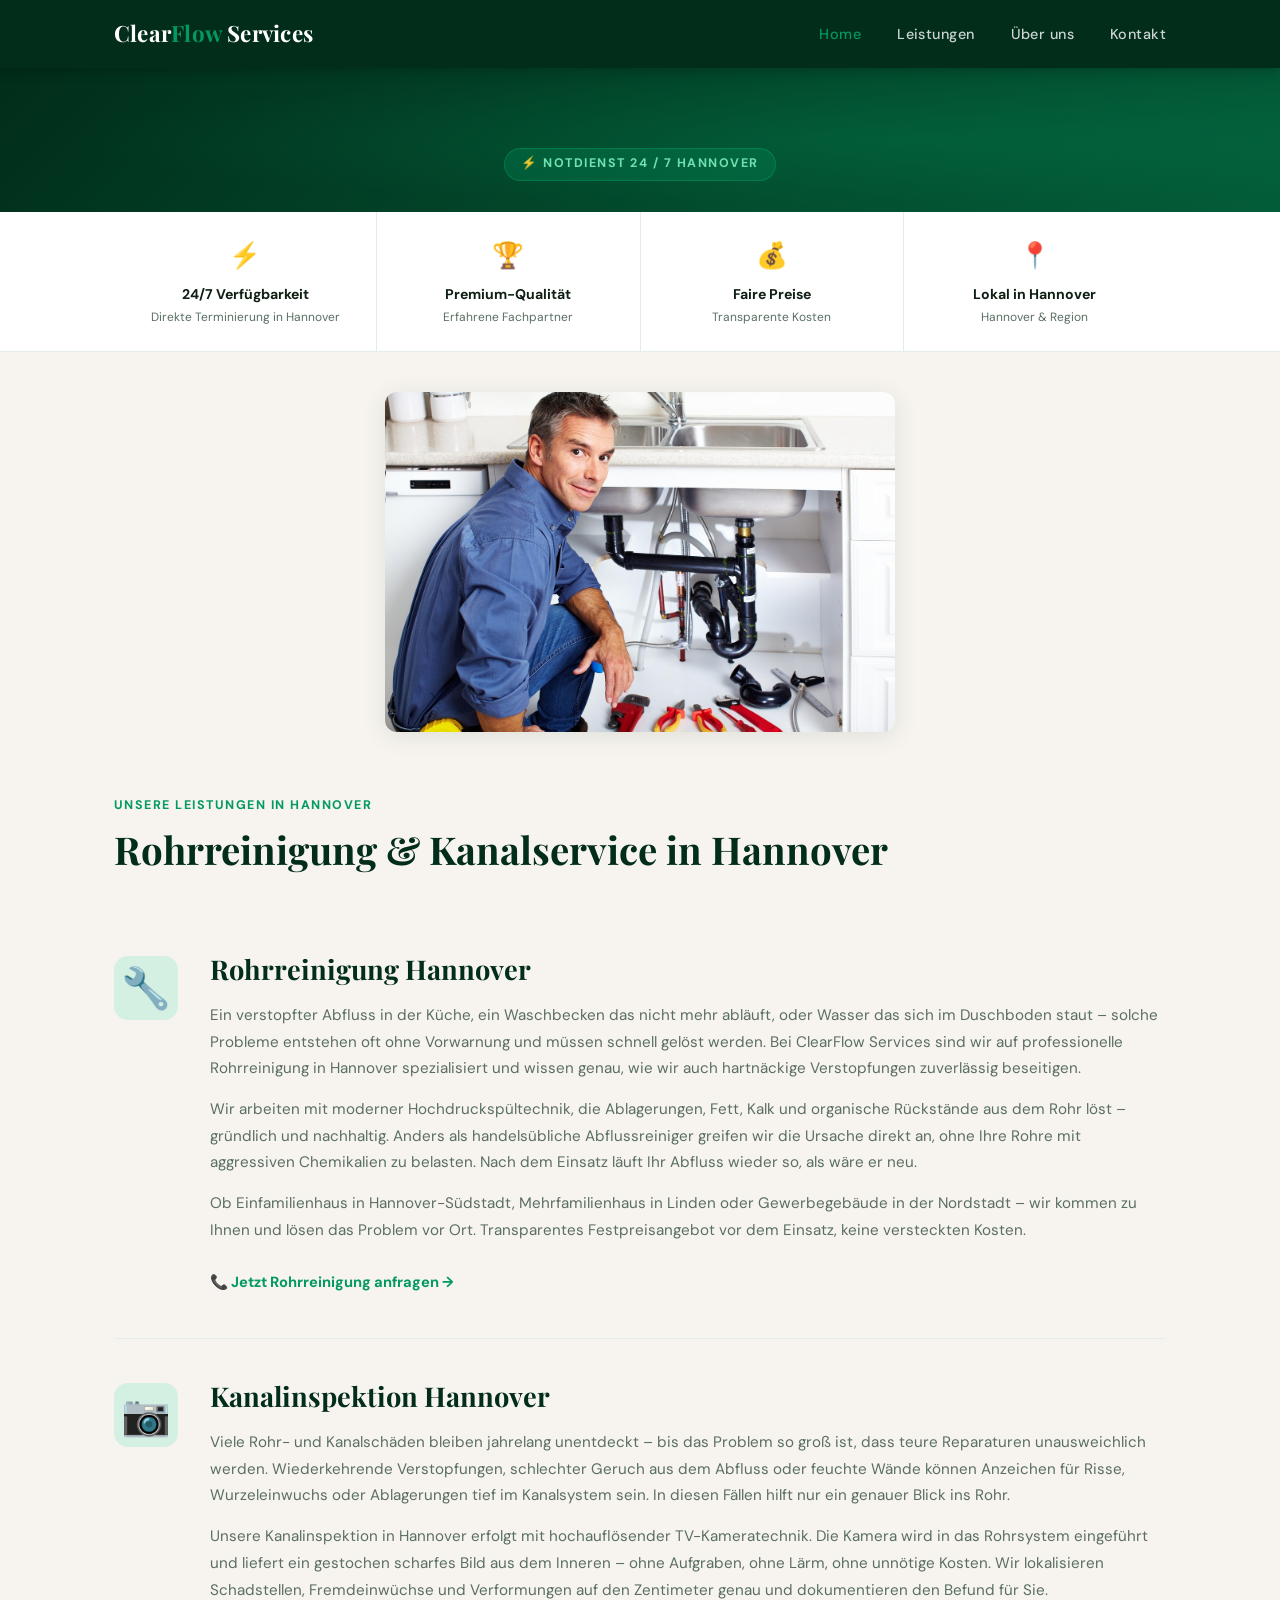
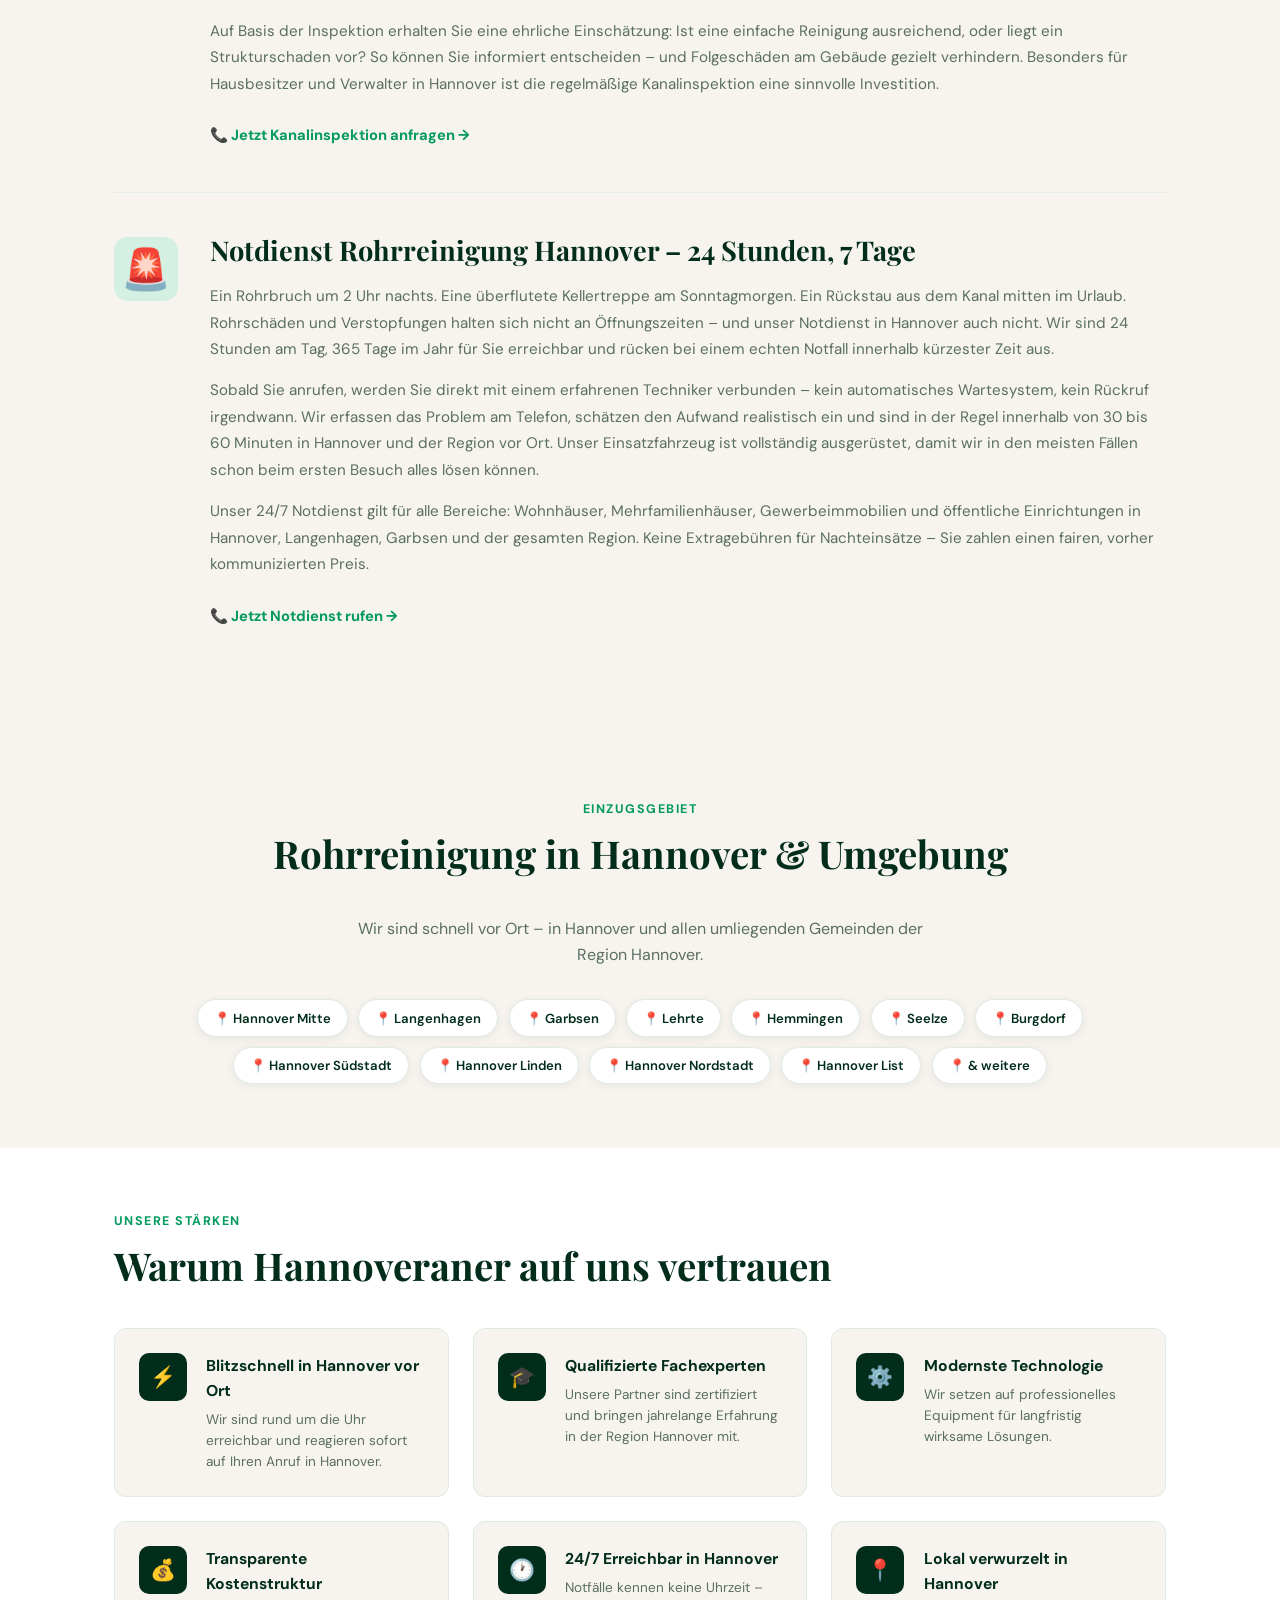
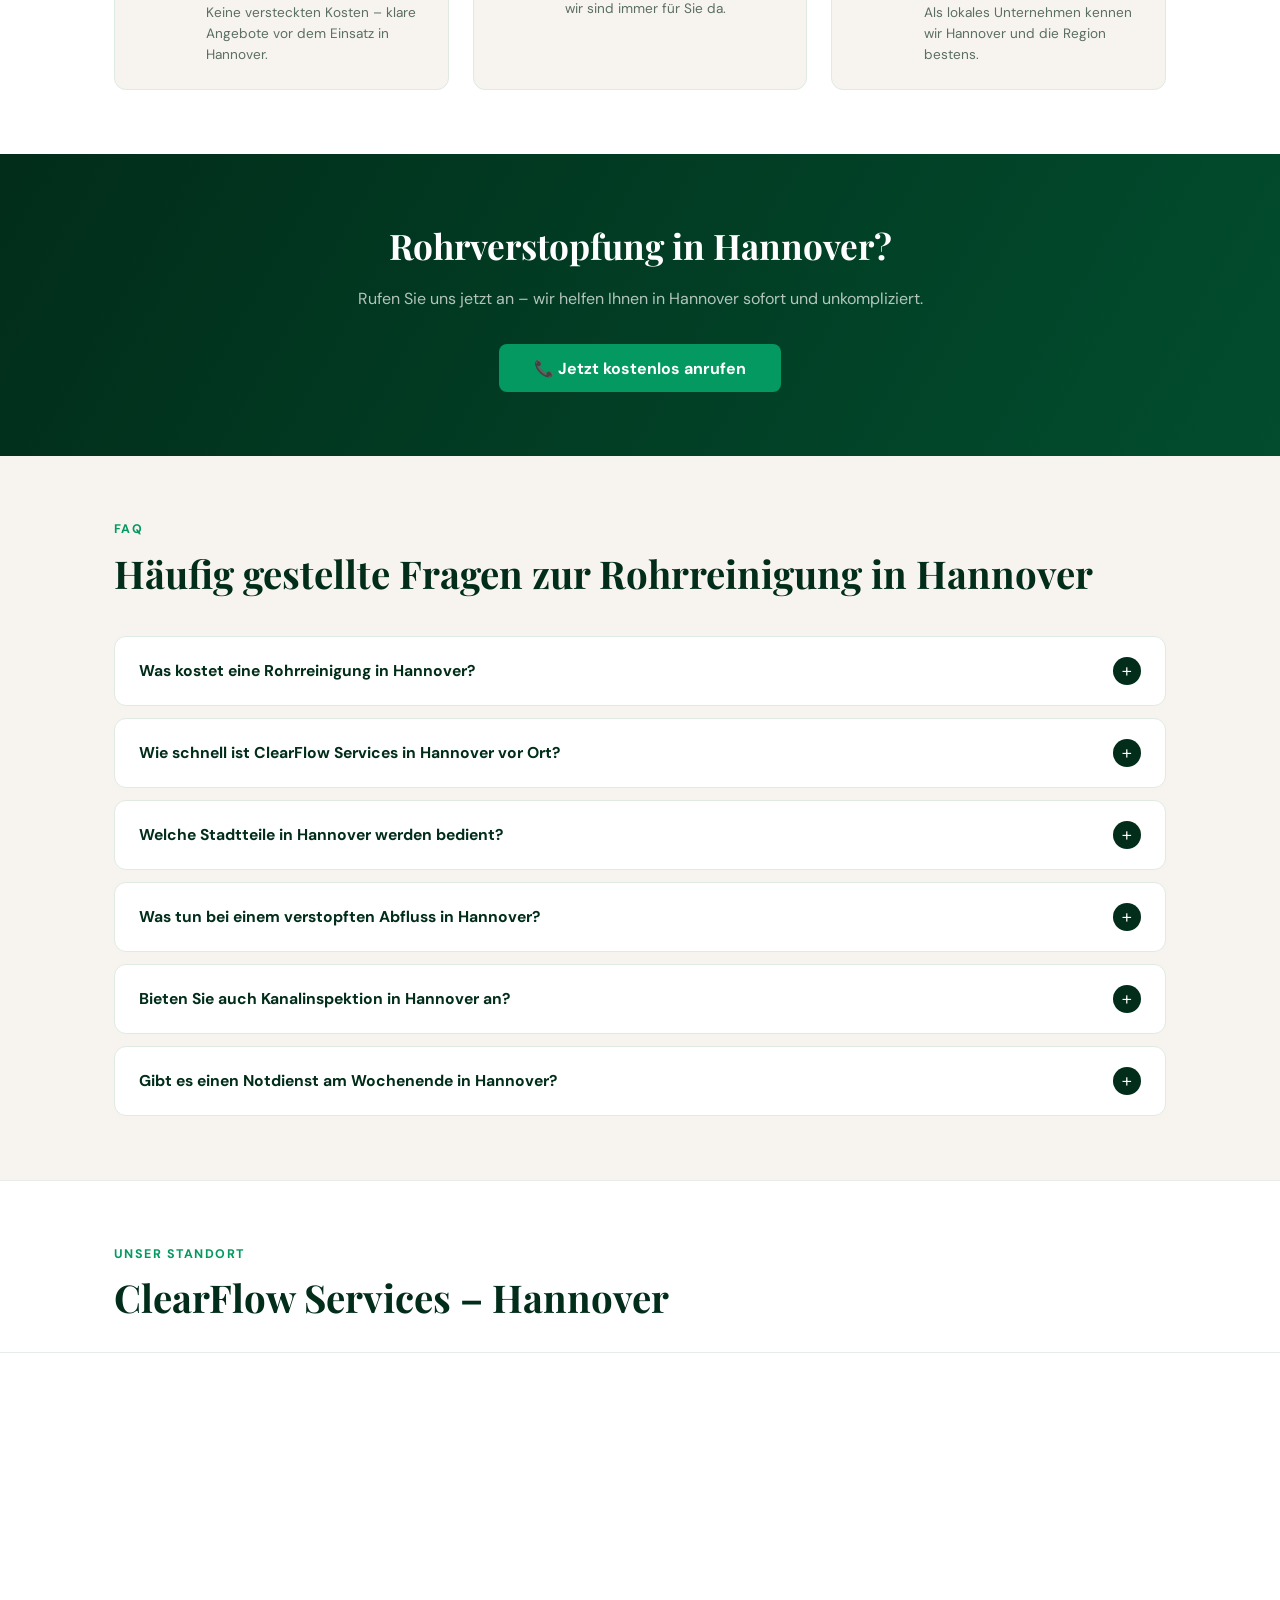
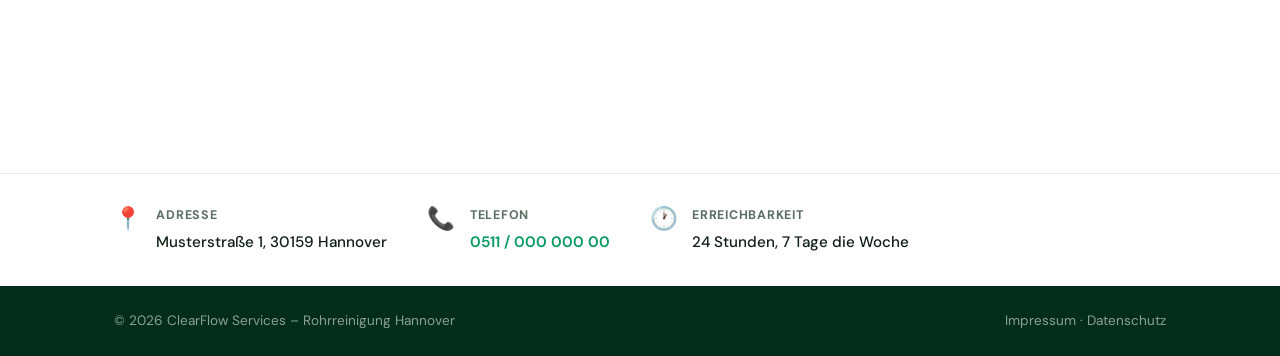
==== commit 1f2ac6f4: "Adding the contact and about.html pages to the site" ====
--- a/index.html
+++ b/index.html
@@ -5,7 +5,7 @@
   <meta name="viewport" content="width=device-width, initial-scale=1.0">
 
   <!-- ══ PRIMARY SEO META ══ -->
-  <title>Rohrreinigung Hannover – CleanFlow Kanalservices | Notdienst 24/7</title>
+  <title>Rohrreinigung Hannover – ClearFlow Services | Notdienst 24/7</title>
   <meta name="description" content="Rohrreinigung & Kanalservice in Hannover – schnell, zuverlässig, transparent. ClearFlow Services bietet 24/7 Notdienst, Kanalinspektion und faire Preise in Hannover und Umgebung.">
   <meta name="keywords" content="Rohrreinigung Hannover, Kanalreinigung Hannover, Notdienst Hannover, Abfluss verstopft Hannover, Kanalinspektion Hannover, Rohrreinigung 24/7 Hannover">
   <meta name="robots" content="index, follow">
@@ -18,7 +18,7 @@
   <meta property="og:title" content="Rohrreinigung Hannover – ClearFlow Services | Notdienst 24/7">
   <meta property="og:description" content="Ihr Experte für Rohrreinigung & Kanalservice in Hannover. Schnell, zuverlässig, transparent – 24/7 Notdienst in Hannover und Umgebung.">
   <meta property="og:url" content="https://www.clearflow-services.de/">
-  <meta property="og:site_name" content="CleanFlow Kanalservice Hannover">
+  <meta property="og:site_name" content="ClearFlow Services Hannover">
 
   <!-- ══ GOOGLE STRUCTURED DATA – LocalBusiness Schema ══ -->
   <script type="application/ld+json">
@@ -26,7 +26,7 @@
     "@context": "https://schema.org",
     "@type": "Plumber",
     "name": "ClearFlow Services",
-    "image": "https://www.cleanflow-services.de/assets/images/dynamictradies-plumber-8936817_1280.jpg",
+    "image": "https://www.clearflow-services.de/assets/images/dynamictradies-plumber-8936817_1280.jpg",
     "description": "Professionelle Rohrreinigung, Kanalinspektion und 24/7 Notdienst in Hannover und Umgebung. Schnell, zuverlässig und zu fairen Preisen.",
     "url": "https://www.clearflow-services.de",
     "telephone": "+49-511-0000000",
@@ -169,10 +169,10 @@
     <div class="nav-content">
       <div class="logo">Clear<span>Flow</span> Services</div>
       <nav aria-label="Hauptnavigation">
-        <a href="#">Home</a>
-        <a href="#">Leistungen</a>
-        <a href="#">Über uns</a>
-        <a href="#">Kontakt</a>
+        <a href="index.html" class="nav-active">Home</a>
+        <a href="leistungen.html">Leistungen</a>
+        <a href="ueber-uns.html">Über uns</a>
+        <a href="kontakt.html">Kontakt</a>
       </nav>
     </div>
   </header>
--- a/styles.css
+++ b/styles.css
@@ -701,10 +701,468 @@
   padding-top: 1rem;
 }
 
+/* ── NAV ACTIVE STATE ── */
+nav a.nav-active {
+  color: var(--green-accent);
+}
+
+/* ── PAGE HERO (inner pages) ── */
+.page-hero {
+  background: linear-gradient(135deg, var(--green-dark) 0%, var(--green-mid) 60%, #035c38 100%);
+  color: white;
+  padding: 4rem 1.5rem 3.5rem;
+  position: relative;
+  overflow: hidden;
+}
+
+.page-hero::before {
+  content: '';
+  position: absolute;
+  inset: 0;
+  background: radial-gradient(ellipse at 70% 50%, rgba(3,153,96,0.18) 0%, transparent 65%);
+  pointer-events: none;
+}
+
+.page-hero-inner {
+  max-width: 1100px;
+  margin: 0 auto;
+  position: relative;
+}
+
+.page-hero h1 {
+  font-family: 'Playfair Display', serif;
+  font-size: clamp(2rem, 4vw, 3rem);
+  font-weight: 900;
+  line-height: 1.15;
+  margin: 0.5rem 0 1rem;
+}
+
+.page-hero p {
+  font-size: 1.05rem;
+  color: rgba(255,255,255,0.72);
+  max-width: 560px;
+  font-weight: 300;
+}
+
+/* ── SERVICE BLOCKS ── */
+.service-blocks {
+  display: flex;
+  flex-direction: column;
+  gap: 0;
+}
+
+.service-block {
+  display: flex;
+  gap: 2rem;
+  align-items: flex-start;
+  padding: 2.5rem 0;
+}
+
+.service-block-icon {
+  font-size: 2.5rem;
+  flex-shrink: 0;
+  width: 64px;
+  height: 64px;
+  background: var(--green-light);
+  border-radius: 14px;
+  display: flex;
+  align-items: center;
+  justify-content: center;
+}
+
+.service-block-content h2,
+.service-block-content h3 {
+  font-family: 'Playfair Display', serif;
+  font-size: clamp(1.3rem, 2.5vw, 1.7rem);
+  font-weight: 700;
+  color: var(--green-dark);
+  margin-bottom: 1rem;
+}
+
+.service-block-content p {
+  font-size: 0.95rem;
+  color: var(--text-muted);
+  line-height: 1.75;
+  margin-bottom: 0.9rem;
+}
+
+.service-block-content p:last-of-type {
+  margin-bottom: 1.2rem;
+}
+
+.service-link {
+  display: inline-flex;
+  align-items: center;
+  gap: 0.4rem;
+  color: var(--green-accent);
+  font-weight: 700;
+  font-size: 0.92rem;
+  text-decoration: none;
+  margin-top: 0.5rem;
+  transition: color 0.2s;
+}
+
+.service-link:hover {
+  color: var(--green-dark);
+}
+
+.service-divider {
+  border: none;
+  border-top: 1px solid #e5ede8;
+  margin: 0;
+}
+
+.service-tags {
+  display: flex;
+  flex-wrap: wrap;
+  gap: 0.5rem;
+  margin-bottom: 1rem;
+}
+
+.service-tags span {
+  background: var(--green-light);
+  color: var(--green-dark);
+  font-size: 0.78rem;
+  font-weight: 700;
+  padding: 0.3rem 0.75rem;
+  border-radius: 999px;
+}
+
+/* ── ABOUT PAGE ── */
+.about-grid {
+  display: grid;
+  grid-template-columns: 1fr 1fr;
+  gap: 4rem;
+  align-items: start;
+}
+
+.about-text p {
+  font-size: 0.97rem;
+  color: var(--text-muted);
+  line-height: 1.8;
+  margin-bottom: 1rem;
+}
+
+.about-stats {
+  display: grid;
+  grid-template-columns: 1fr 1fr;
+  gap: 1rem;
+}
+
+.stat-card {
+  background: white;
+  border: 1px solid #dfeae3;
+  border-radius: var(--radius);
+  padding: 1.5rem;
+  text-align: center;
+  box-shadow: var(--shadow);
+}
+
+.stat-number {
+  font-family: 'Playfair Display', serif;
+  font-size: 2.2rem;
+  font-weight: 900;
+  color: var(--green-dark);
+  line-height: 1;
+  margin-bottom: 0.4rem;
+}
+
+.stat-number span {
+  font-size: 1rem;
+  font-weight: 500;
+}
+
+.stat-label {
+  font-size: 0.78rem;
+  color: var(--text-muted);
+  font-weight: 600;
+  text-transform: uppercase;
+  letter-spacing: 0.05em;
+}
+
+/* ── MISSION BANNER ── */
+.mission-banner {
+  background: var(--green-dark);
+  padding: 4rem 1.5rem;
+}
+
+.mission-inner {
+  max-width: 780px;
+  margin: 0 auto;
+  text-align: center;
+  position: relative;
+}
+
+.mission-quote {
+  font-family: 'Playfair Display', serif;
+  font-size: 6rem;
+  color: var(--green-accent);
+  line-height: 0.5;
+  display: block;
+  margin-bottom: 1.5rem;
+  opacity: 0.6;
+}
+
+.mission-inner blockquote {
+  font-family: 'Playfair Display', serif;
+  font-size: clamp(1.2rem, 2.5vw, 1.6rem);
+  font-weight: 700;
+  color: white;
+  line-height: 1.5;
+  font-style: italic;
+  margin-bottom: 1.5rem;
+}
+
+.mission-author {
+  font-size: 0.85rem;
+  color: rgba(255,255,255,0.5);
+  letter-spacing: 0.05em;
+}
+
+/* ── CONTACT PAGE ── */
+.contact-grid {
+  display: grid;
+  grid-template-columns: 1fr 1.4fr;
+  gap: 3rem;
+  align-items: start;
+}
+
+.contact-info {
+  display: flex;
+  flex-direction: column;
+  gap: 1rem;
+}
+
+.contact-card {
+  background: white;
+  border: 1px solid #dfeae3;
+  border-radius: var(--radius);
+  padding: 1.4rem 1.5rem;
+  display: flex;
+  gap: 1.1rem;
+  align-items: flex-start;
+  box-shadow: var(--shadow);
+  transition: transform 0.2s;
+}
+
+.contact-card:hover {
+  transform: translateY(-2px);
+}
+
+.contact-card--highlight {
+  background: var(--green-dark);
+  border-color: var(--green-dark);
+}
+
+.contact-card--highlight h3,
+.contact-card--highlight p {
+  color: rgba(255,255,255,0.85);
+}
+
+.contact-card-icon {
+  font-size: 1.6rem;
+  flex-shrink: 0;
+  line-height: 1;
+  padding-top: 2px;
+}
+
+.contact-card h3 {
+  font-size: 0.95rem;
+  font-weight: 700;
+  color: var(--green-dark);
+  margin-bottom: 0.3rem;
+}
+
+.contact-card p {
+  font-size: 0.85rem;
+  color: var(--text-muted);
+  line-height: 1.55;
+}
+
+.contact-phone {
+  display: inline-block;
+  margin-top: 0.6rem;
+  font-size: 1.3rem;
+  font-weight: 700;
+  color: var(--green-accent);
+  text-decoration: none;
+  letter-spacing: 0.02em;
+}
+
+.contact-phone:hover { text-decoration: underline; }
+
+.contact-email {
+  display: inline-block;
+  margin-top: 0.4rem;
+  font-size: 0.92rem;
+  font-weight: 600;
+  color: var(--green-accent);
+  text-decoration: none;
+}
+
+.contact-email:hover { text-decoration: underline; }
+
+/* ── CONTACT FORM ── */
+.contact-form-wrap {
+  background: white;
+  border: 1px solid #dfeae3;
+  border-radius: var(--radius);
+  padding: 2.5rem;
+  box-shadow: var(--shadow);
+}
+
+.form-title {
+  font-family: 'Playfair Display', serif;
+  font-size: 1.6rem;
+  font-weight: 700;
+  color: var(--green-dark);
+  margin-bottom: 0.4rem;
+}
+
+.form-subtitle {
+  font-size: 0.88rem;
+  color: var(--text-muted);
+  margin-bottom: 1.8rem;
+}
+
+.form-row {
+  display: grid;
+  grid-template-columns: 1fr 1fr;
+  gap: 1rem;
+}
+
+.form-group {
+  display: flex;
+  flex-direction: column;
+  gap: 0.4rem;
+  margin-bottom: 1rem;
+}
+
+.form-group label {
+  font-size: 0.82rem;
+  font-weight: 700;
+  color: var(--text);
+  letter-spacing: 0.02em;
+}
+
+.form-group input,
+.form-group select,
+.form-group textarea {
+  font-family: 'DM Sans', sans-serif;
+  font-size: 0.92rem;
+  color: var(--text);
+  background: var(--cream);
+  border: 1.5px solid #dfeae3;
+  border-radius: 8px;
+  padding: 0.7rem 1rem;
+  outline: none;
+  transition: border-color 0.2s, box-shadow 0.2s;
+  width: 100%;
+}
+
+.form-group input:focus,
+.form-group select:focus,
+.form-group textarea:focus {
+  border-color: var(--green-accent);
+  box-shadow: 0 0 0 3px rgba(3,153,96,0.12);
+  background: white;
+}
+
+.form-group textarea {
+  resize: vertical;
+  min-height: 130px;
+}
+
+.form-group--checkbox {
+  margin-top: 0.5rem;
+}
+
+.checkbox-label {
+  display: flex;
+  gap: 0.7rem;
+  align-items: flex-start;
+  font-size: 0.82rem;
+  color: var(--text-muted);
+  cursor: pointer;
+  line-height: 1.55;
+}
+
+.checkbox-label input {
+  width: 16px;
+  height: 16px;
+  flex-shrink: 0;
+  margin-top: 2px;
+  accent-color: var(--green-accent);
+}
+
+.checkbox-label a {
+  color: var(--green-accent);
+  text-decoration: underline;
+}
+
+.btn-full {
+  width: 100%;
+  justify-content: center;
+  margin-top: 0.5rem;
+}
+
+.form-note {
+  font-size: 0.75rem;
+  color: var(--text-muted);
+  margin-top: 0.8rem;
+  line-height: 1.5;
+}
+
+.form-success {
+  text-align: center;
+  padding: 3rem 1rem;
+}
+
+.form-success-icon {
+  font-size: 3rem;
+  margin-bottom: 1rem;
+}
+
+.form-success h3 {
+  font-family: 'Playfair Display', serif;
+  font-size: 1.5rem;
+  color: var(--green-dark);
+  margin-bottom: 0.75rem;
+}
+
+.form-success p {
+  font-size: 0.92rem;
+  color: var(--text-muted);
+  line-height: 1.7;
+}
+
+.form-success a {
+  color: var(--green-accent);
+  font-weight: 700;
+  text-decoration: none;
+}
+
 /* ── RESPONSIVE ── */
+@media (max-width: 900px) {
+  .about-grid {
+    grid-template-columns: 1fr;
+    gap: 2.5rem;
+  }
+  .contact-grid {
+    grid-template-columns: 1fr;
+  }
+}
+
 @media (max-width: 768px) {
   .why-grid {
     grid-template-columns: 1fr;
+  }
+  .form-row {
+    grid-template-columns: 1fr;
+  }
+  .service-block {
+    flex-direction: column;
+    gap: 1rem;
   }
 }
 
@@ -731,4 +1189,10 @@
   .hero-image-wrap img {
     height: 220px;
   }
-}
+  .about-stats {
+    grid-template-columns: 1fr 1fr;
+  }
+  .contact-form-wrap {
+    padding: 1.5rem;
+  }
+}
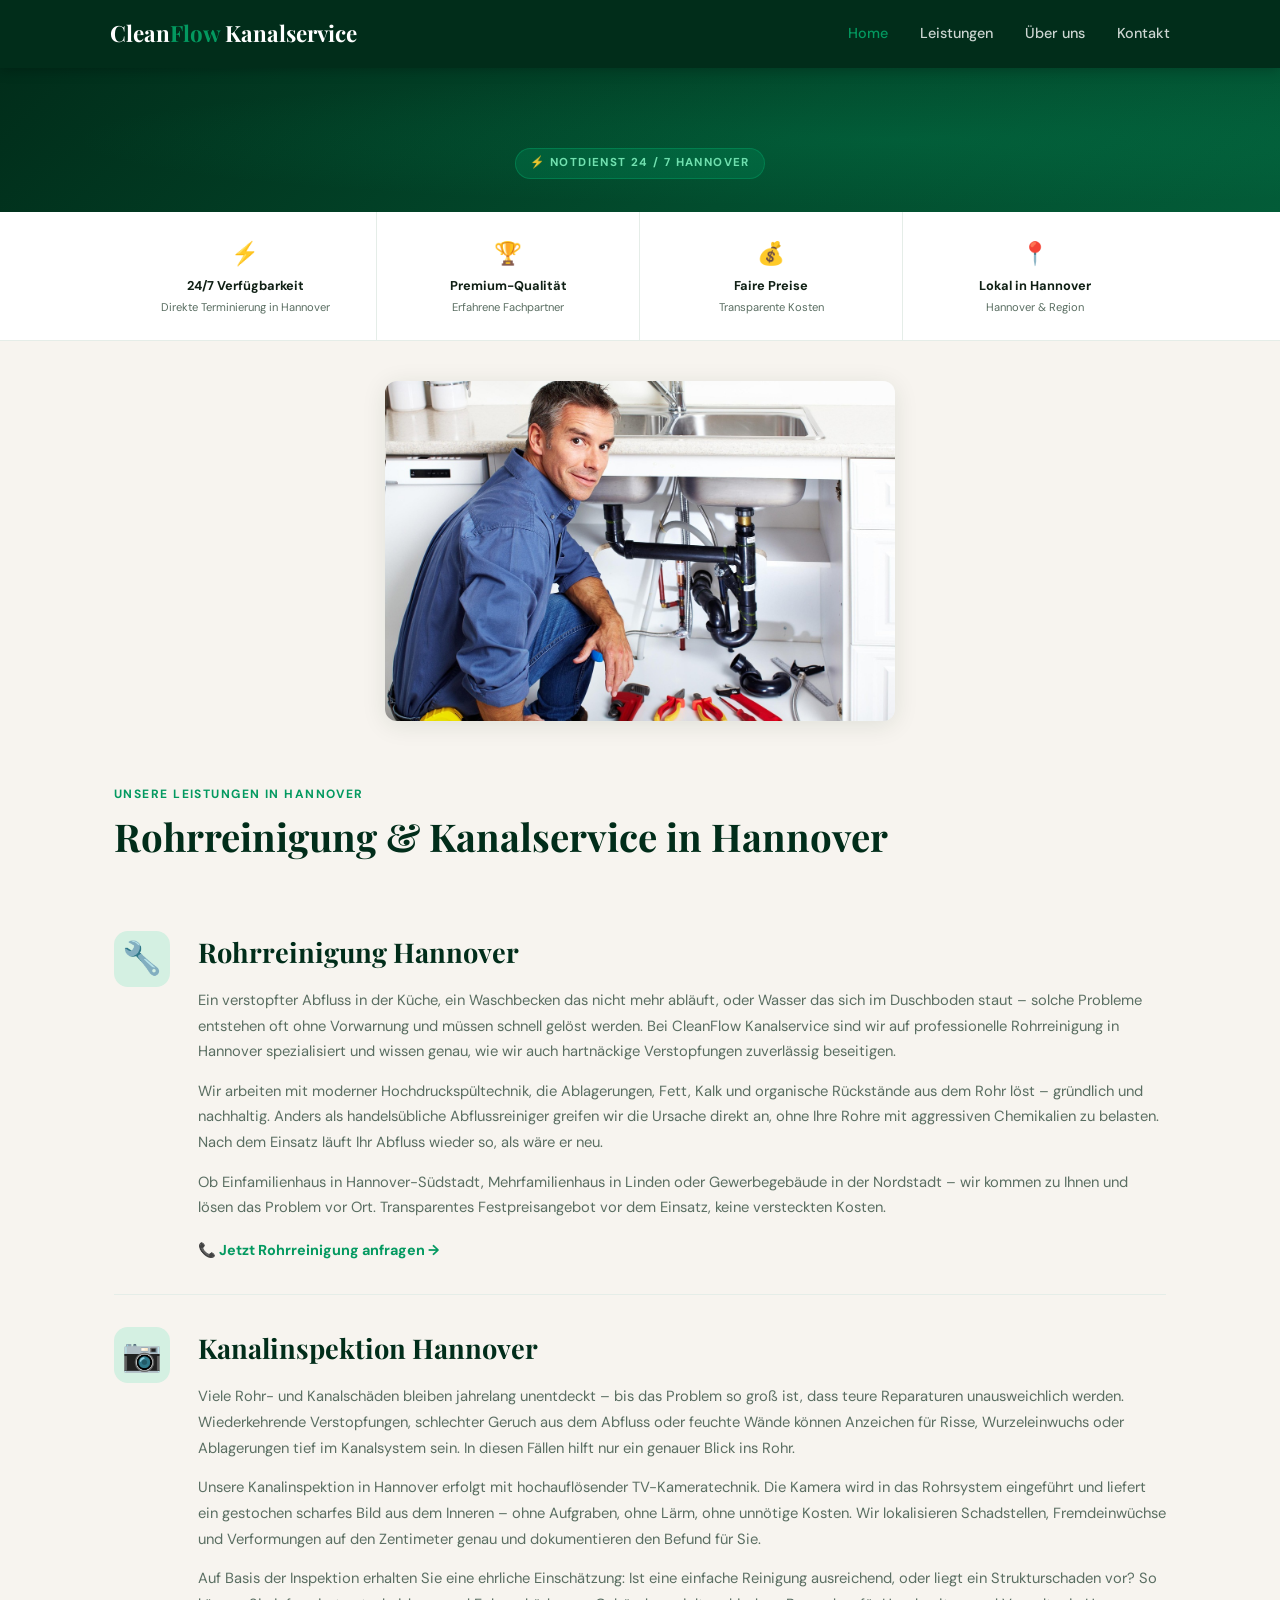
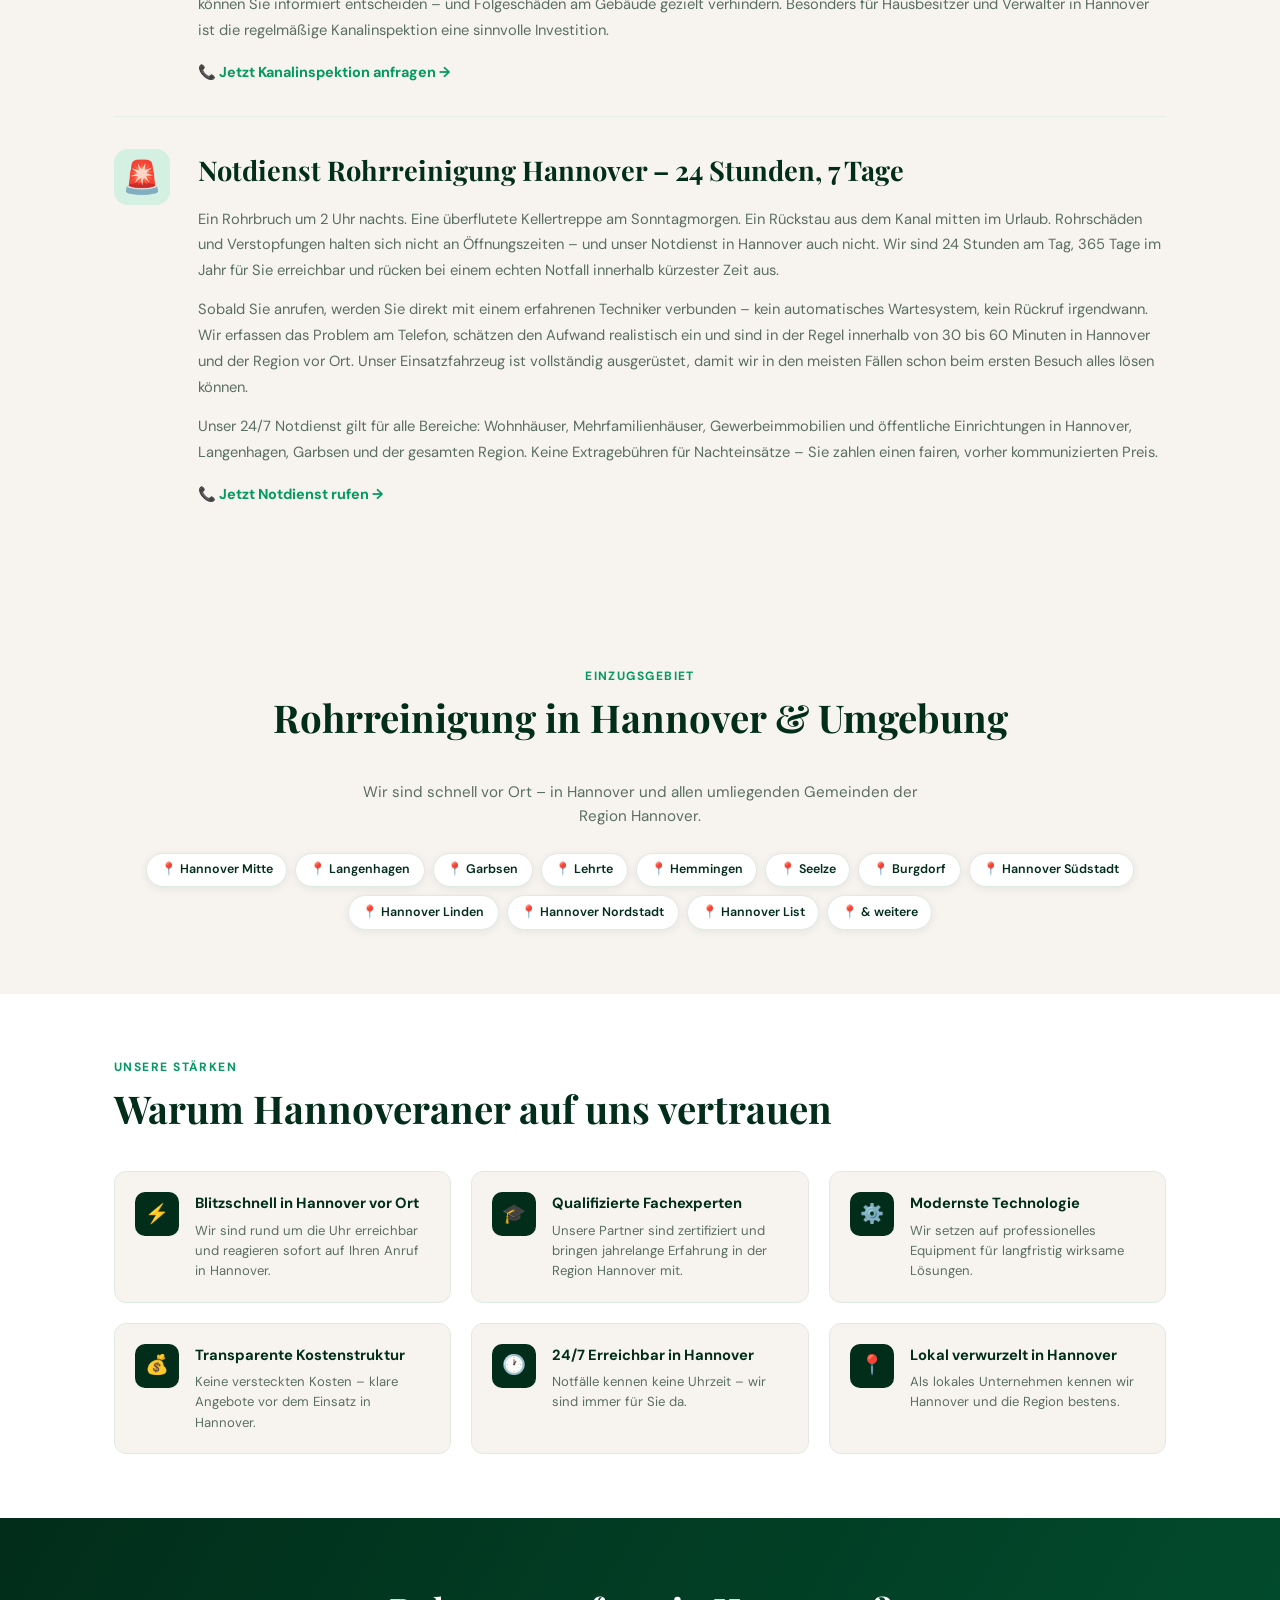
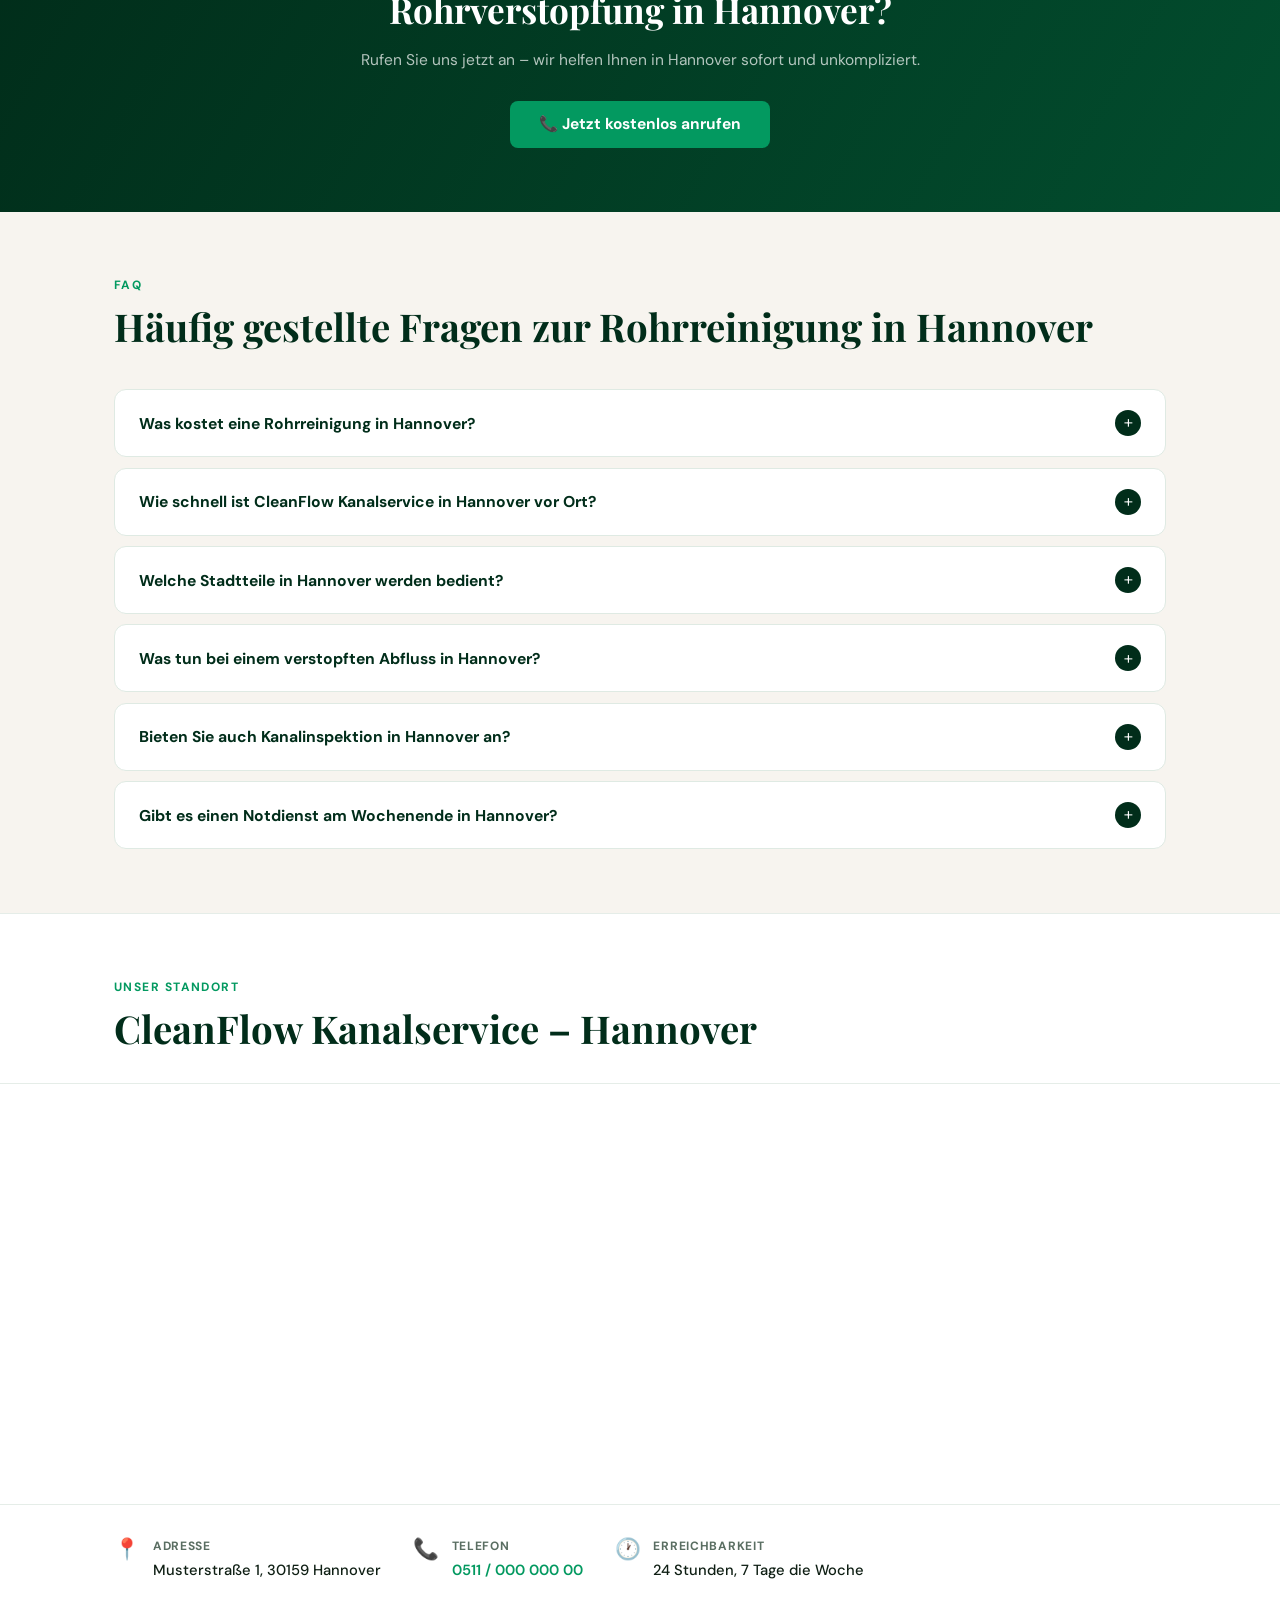
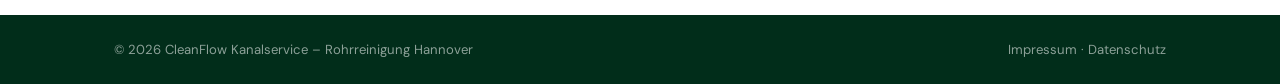
==== commit 52af7452: "Changing the nav bar and the logo name" ====
--- a/index.html
+++ b/index.html
@@ -5,30 +5,30 @@
   <meta name="viewport" content="width=device-width, initial-scale=1.0">
 
   <!-- ══ PRIMARY SEO META ══ -->
-  <title>Rohrreinigung Hannover – ClearFlow Services | Notdienst 24/7</title>
-  <meta name="description" content="Rohrreinigung & Kanalservice in Hannover – schnell, zuverlässig, transparent. ClearFlow Services bietet 24/7 Notdienst, Kanalinspektion und faire Preise in Hannover und Umgebung.">
+  <title>Rohrreinigung Hannover – CleanFlow Kanalservice | Notdienst 24/7</title>
+  <meta name="description" content="Rohrreinigung & Kanalservice in Hannover – schnell, zuverlässig, transparent. CleanFlow Kanalservice bietet 24/7 Notdienst, Kanalinspektion und faire Preise in Hannover und Umgebung.">
   <meta name="keywords" content="Rohrreinigung Hannover, Kanalreinigung Hannover, Notdienst Hannover, Abfluss verstopft Hannover, Kanalinspektion Hannover, Rohrreinigung 24/7 Hannover">
   <meta name="robots" content="index, follow">
-  <meta name="author" content="ClearFlow Services Hannover">
-  <link rel="canonical" href="https://www.clearflow-services.de/">
+  <meta name="author" content="CleanFlow Kanalservice Hannover">
+  <link rel="canonical" href="https://www.cleanflow-kanalservice.de/">
 
   <!-- ══ OPEN GRAPH (Social Sharing) ══ -->
   <meta property="og:type" content="website">
   <meta property="og:locale" content="de_DE">
-  <meta property="og:title" content="Rohrreinigung Hannover – ClearFlow Services | Notdienst 24/7">
+  <meta property="og:title" content="Rohrreinigung Hannover – CleanFlow Kanalservice | Notdienst 24/7">
   <meta property="og:description" content="Ihr Experte für Rohrreinigung & Kanalservice in Hannover. Schnell, zuverlässig, transparent – 24/7 Notdienst in Hannover und Umgebung.">
-  <meta property="og:url" content="https://www.clearflow-services.de/">
-  <meta property="og:site_name" content="ClearFlow Services Hannover">
+  <meta property="og:url" content="https://www.cleanflow-kanalservice.de/">
+  <meta property="og:site_name" content="CleanFlow Kanalservice Hannover">
 
   <!-- ══ GOOGLE STRUCTURED DATA – LocalBusiness Schema ══ -->
   <script type="application/ld+json">
   {
     "@context": "https://schema.org",
     "@type": "Plumber",
-    "name": "ClearFlow Services",
-    "image": "https://www.clearflow-services.de/assets/images/dynamictradies-plumber-8936817_1280.jpg",
+    "name": "CleanFlow Kanalservice",
+    "image": "https://www.cleanflow-kanalservice.de/assets/images/dynamictradies-plumber-8936817_1280.jpg",
     "description": "Professionelle Rohrreinigung, Kanalinspektion und 24/7 Notdienst in Hannover und Umgebung. Schnell, zuverlässig und zu fairen Preisen.",
-    "url": "https://www.clearflow-services.de",
+    "url": "https://www.cleanflow-kanalservice.de",
     "telephone": "+49-511-0000000",
     "priceRange": "€€",
     "address": {
@@ -113,7 +113,7 @@
       },
       {
         "@type": "Question",
-        "name": "Wie schnell ist ClearFlow Services in Hannover vor Ort?",
+        "name": "Wie schnell ist CleanFlow Kanalservice in Hannover vor Ort?",
         "acceptedAnswer": {
           "@type": "Answer",
           "text": "Als lokaler Notdienst in Hannover sind wir in der Regel innerhalb von 30–60 Minuten bei Ihnen. Wir sind 24 Stunden am Tag, 7 Tage die Woche erreichbar – auch an Wochenenden und Feiertagen."
@@ -167,14 +167,17 @@
   <!-- NAVBAR -->
   <header class="navbar">
     <div class="nav-content">
-      <div class="logo">Clear<span>Flow</span> Services</div>
-      <nav aria-label="Hauptnavigation">
+      <div class="logo"><a href="index.html">Clean<span>Flow</span> Kanalservice</a></div>
+      <button class="nav-toggle" aria-label="Menü öffnen" aria-expanded="false">☰</button>
+      <nav class="nav-menu" id="navMenu" aria-label="Hauptnavigation">
+        <button class="nav-close" id="navClose" aria-label="Menü schließen">✕</button>
         <a href="index.html" class="nav-active">Home</a>
         <a href="leistungen.html">Leistungen</a>
         <a href="ueber-uns.html">Über uns</a>
         <a href="kontakt.html">Kontakt</a>
       </nav>
     </div>
+    <div class="nav-overlay" id="navOverlay"></div>
   </header>
 
   <!-- HERO -->
@@ -237,7 +240,7 @@
         <div class="service-block-icon">🔧</div>
         <div class="service-block-content">
           <h3>Rohrreinigung Hannover</h3>
-          <p>Ein verstopfter Abfluss in der Küche, ein Waschbecken das nicht mehr abläuft, oder Wasser das sich im Duschboden staut – solche Probleme entstehen oft ohne Vorwarnung und müssen schnell gelöst werden. Bei ClearFlow Services sind wir auf professionelle Rohrreinigung in Hannover spezialisiert und wissen genau, wie wir auch hartnäckige Verstopfungen zuverlässig beseitigen.</p>
+          <p>Ein verstopfter Abfluss in der Küche, ein Waschbecken das nicht mehr abläuft, oder Wasser das sich im Duschboden staut – solche Probleme entstehen oft ohne Vorwarnung und müssen schnell gelöst werden. Bei CleanFlow Kanalservice sind wir auf professionelle Rohrreinigung in Hannover spezialisiert und wissen genau, wie wir auch hartnäckige Verstopfungen zuverlässig beseitigen.</p>
           <p>Wir arbeiten mit moderner Hochdruckspültechnik, die Ablagerungen, Fett, Kalk und organische Rückstände aus dem Rohr löst – gründlich und nachhaltig. Anders als handelsübliche Abflussreiniger greifen wir die Ursache direkt an, ohne Ihre Rohre mit aggressiven Chemikalien zu belasten. Nach dem Einsatz läuft Ihr Abfluss wieder so, als wäre er neu.</p>
           <p>Ob Einfamilienhaus in Hannover-Südstadt, Mehrfamilienhaus in Linden oder Gewerbegebäude in der Nordstadt – wir kommen zu Ihnen und lösen das Problem vor Ort. Transparentes Festpreisangebot vor dem Einsatz, keine versteckten Kosten.</p>
           <a href="tel:+4951100000000" class="service-link">📞 Jetzt Rohrreinigung anfragen →</a>
@@ -375,7 +378,7 @@
 
         <div class="faq-item">
           <button class="faq-question" aria-expanded="false">
-            <span>Wie schnell ist ClearFlow Services in Hannover vor Ort?</span>
+            <span>Wie schnell ist CleanFlow Kanalservice in Hannover vor Ort?</span>
             <span class="faq-icon">+</span>
           </button>
           <div class="faq-answer" hidden>
@@ -431,11 +434,11 @@
   <div class="map-section" aria-label="Standort in Hannover">
     <div class="map-header">
       <p class="section-label">Unser Standort</p>
-      <h2 class="section-title">ClearFlow Services – Hannover</h2>
+      <h2 class="section-title">CleanFlow Kanalservice – Hannover</h2>
     </div>
     <div class="map-container">
       <iframe
-        title="ClearFlow Services Hannover – Standort auf Google Maps"
+        title="CleanFlow Kanalservice Hannover – Standort auf Google Maps"
         src="https://www.google.com/maps/embed?pb=!1m18!1m12!1m3!1d75774.27844398688!2d9.664390624999998!3d52.37591845!2m3!1f0!2f0!3f0!3m2!1i1024!2i768!4f13.1!3m3!1m2!1s0x47b00b514d494f85%3A0x425ac6d94ac4720!2sHannover!5e0!3m2!1sde!2sde!4v1710000000000!5m2!1sde!2sde"
         width="100%"
         height="420"
@@ -473,7 +476,7 @@
   <!-- FOOTER -->
   <footer class="footer">
     <div class="footer-content">
-      <p>© 2026 ClearFlow Services – Rohrreinigung Hannover</p>
+      <p>© 2026 CleanFlow Kanalservice – Rohrreinigung Hannover</p>
       <p><a href="#">Impressum</a> · <a href="#">Datenschutz</a></p>
     </div>
   </footer>
@@ -505,5 +508,31 @@
     });
   </script>
 
+
+  <script>
+    (function() {
+      var toggle  = document.querySelector('.nav-toggle');
+      var menu    = document.getElementById('navMenu');
+      var overlay = document.getElementById('navOverlay');
+      var close   = document.getElementById('navClose');
+      function openNav() {
+        menu.classList.add('nav-menu--open');
+        overlay.classList.add('nav-overlay--visible');
+        toggle.setAttribute('aria-expanded', 'true');
+        document.body.style.overflow = 'hidden';
+      }
+      function closeNav() {
+        menu.classList.remove('nav-menu--open');
+        overlay.classList.remove('nav-overlay--visible');
+        toggle.setAttribute('aria-expanded', 'false');
+        document.body.style.overflow = '';
+      }
+      toggle.addEventListener('click', openNav);
+      close.addEventListener('click', closeNav);
+      overlay.addEventListener('click', closeNav);
+      document.addEventListener('keydown', function(e) { if (e.key === 'Escape') closeNav(); });
+    })();
+  </script>
+
 </body>
 </html>
--- a/styles.css
+++ b/styles.css
@@ -17,9 +17,7 @@
   --radius: 12px;
 }
 
-html, body {
-  height: 100%;
-}
+html, body { height: 100%; }
 
 body {
   font-family: 'DM Sans', sans-serif;
@@ -28,6 +26,7 @@
   line-height: 1.6;
   display: flex;
   flex-direction: column;
+  overflow-x: hidden;
 }
 
 /* ── NAVBAR ── */
@@ -36,14 +35,14 @@
   color: white;
   position: sticky;
   top: 0;
-  z-index: 100;
+  z-index: 200;
   box-shadow: 0 2px 12px rgba(0,0,0,0.25);
 }
 
 .nav-content {
   max-width: 1100px;
   margin: 0 auto;
-  padding: 1rem 1.5rem;
+  padding: 1rem 1.25rem;
   display: flex;
   justify-content: space-between;
   align-items: center;
@@ -51,35 +50,129 @@
 
 .logo {
   font-family: 'Playfair Display', serif;
-  font-size: 1.4rem;
+  font-size: 1.25rem;
   font-weight: 700;
-  letter-spacing: 0.01em;
-  color: white;
-}
-
-.logo span {
-  color: var(--green-accent);
-}
-
-nav a {
-  color: rgba(255,255,255,0.8);
-  margin-left: 2rem;
+  color: white;
   text-decoration: none;
-  font-size: 0.9rem;
-  font-weight: 500;
-  letter-spacing: 0.03em;
+  flex-shrink: 0;
+}
+
+.logo a { color: inherit; text-decoration: none; }
+.logo span { color: var(--green-accent); }
+
+/* Hamburger */
+.nav-toggle {
+  display: flex;
+  align-items: center;
+  justify-content: center;
+  background: none;
+  border: none;
+  cursor: pointer;
+  padding: 0.4rem;
+  color: white;
+  font-size: 1.6rem;
+  line-height: 1;
+  z-index: 210;
+}
+
+/* Slide-in panel */
+.nav-menu {
+  position: fixed;
+  top: 0;
+  right: 0;
+  width: 50%;
+  min-width: 220px;
+  height: 100%;
+  background: var(--green-dark);
+  z-index: 300;
+  display: flex;
+  flex-direction: column;
+  padding: 1.5rem 1.5rem 2rem;
+  transform: translateX(100%);
+  transition: transform 0.32s cubic-bezier(0.4, 0, 0.2, 1);
+  box-shadow: -8px 0 32px rgba(0,0,0,0.35);
+}
+
+.nav-menu--open { transform: translateX(0); }
+
+.nav-close {
+  align-self: flex-end;
+  background: none;
+  border: none;
+  color: rgba(255,255,255,0.7);
+  font-size: 1.6rem;
+  cursor: pointer;
+  padding: 0.25rem;
+  line-height: 1;
+  margin-bottom: 2rem;
   transition: color 0.2s;
 }
 
-nav a:hover {
-  color: var(--green-accent);
+.nav-close:hover { color: var(--green-accent); }
+
+.nav-menu a {
+  color: rgba(255,255,255,0.85);
+  text-decoration: none;
+  font-size: 1.1rem;
+  font-weight: 600;
+  padding: 0.85rem 0;
+  border-bottom: 1px solid rgba(255,255,255,0.08);
+  transition: color 0.2s;
+}
+
+.nav-menu a:last-child { border-bottom: none; }
+.nav-menu a:hover, .nav-menu a.nav-active { color: var(--green-accent); }
+
+.nav-overlay {
+  position: fixed;
+  inset: 0;
+  background: rgba(0,0,0,0.5);
+  z-index: 250;
+  opacity: 0;
+  pointer-events: none;
+  transition: opacity 0.32s ease;
+}
+
+.nav-overlay--visible {
+  opacity: 1;
+  pointer-events: all;
+}
+
+@media (min-width: 768px) {
+  .nav-toggle { display: none; }
+  .nav-close { display: none; }
+  .nav-overlay { display: none; }
+
+  .nav-menu {
+    position: static;
+    width: auto;
+    height: auto;
+    background: none;
+    flex-direction: row;
+    align-items: center;
+    padding: 0;
+    transform: none;
+    box-shadow: none;
+    transition: none;
+  }
+
+  .nav-menu a {
+    font-size: 0.9rem;
+    font-weight: 500;
+    padding: 0;
+    margin-left: 2rem;
+    border-bottom: none;
+    color: rgba(255,255,255,0.8);
+  }
+
+  .logo { font-size: 1.4rem; }
 }
 
 /* ── HERO ── */
 .hero {
   background: linear-gradient(135deg, var(--green-dark) 0%, var(--green-mid) 60%, #035c38 100%);
   color: white;
-  padding: 5rem 1.5rem 4rem;
+  padding: 3rem 1.25rem;
   text-align: center;
   position: relative;
   overflow: hidden;
@@ -98,98 +191,100 @@
   background: rgba(3,153,96,0.25);
   border: 1px solid rgba(3,153,96,0.5);
   color: #7de8b8;
-  font-size: 0.78rem;
+  font-size: 0.72rem;
   font-weight: 700;
   letter-spacing: 0.12em;
   text-transform: uppercase;
-  padding: 0.35rem 1rem;
+  padding: 0.35rem 0.9rem;
   border-radius: 999px;
-  margin-bottom: 1.5rem;
+  margin-bottom: 1.2rem;
 }
 
 .hero h1 {
   font-family: 'Playfair Display', serif;
-  font-size: clamp(2.4rem, 5vw, 3.8rem);
+  font-size: 2rem;
   font-weight: 900;
-  line-height: 1.15;
-  max-width: 700px;
-  margin: 0 auto 1.2rem;
+  line-height: 1.2;
+  margin: 0 auto 1rem;
 }
 
 .hero p {
-  font-size: 1.1rem;
+  font-size: 0.97rem;
   color: rgba(255,255,255,0.72);
-  max-width: 520px;
-  margin: 0 auto 2.5rem;
+  margin: 0 auto 2rem;
   font-weight: 300;
 }
 
 .hero-actions {
   display: flex;
-  gap: 1rem;
-  justify-content: center;
-  flex-wrap: wrap;
-}
-
+  flex-direction: column;
+  gap: 0.75rem;
+  align-items: center;
+}
+
+@media (min-width: 480px) {
+  .hero-actions { flex-direction: row; justify-content: center; flex-wrap: wrap; }
+}
+
+@media (min-width: 768px) {
+  .hero { padding: 5rem 1.5rem 4rem; }
+  .hero h1 { font-size: clamp(2.4rem, 5vw, 3.8rem); }
+  .hero p { font-size: 1.1rem; max-width: 520px; }
+}
+
+/* ── BUTTONS ── */
 .btn-primary {
   background-color: var(--green-accent);
   color: white;
-  padding: 0.85rem 2.2rem;
+  padding: 0.85rem 1.8rem;
   border-radius: 8px;
   font-weight: 700;
-  font-size: 1rem;
+  font-size: 0.97rem;
   font-family: 'DM Sans', sans-serif;
   text-decoration: none;
   border: none;
   cursor: pointer;
   display: inline-flex;
   align-items: center;
+  justify-content: center;
   gap: 0.5rem;
   transition: background-color 0.2s, transform 0.2s;
-}
-
-.btn-primary:hover {
-  background-color: #027a4b;
-  transform: translateY(-2px);
-}
+  white-space: nowrap;
+}
+
+.btn-primary:hover { background-color: #027a4b; transform: translateY(-2px); }
 
 .btn-outline {
   background: transparent;
   color: white;
-  padding: 0.85rem 2.2rem;
+  padding: 0.85rem 1.8rem;
   border-radius: 8px;
   font-weight: 600;
-  font-size: 1rem;
+  font-size: 0.97rem;
   font-family: 'DM Sans', sans-serif;
   text-decoration: none;
   border: 1.5px solid rgba(255,255,255,0.4);
   cursor: pointer;
   display: inline-flex;
   align-items: center;
+  justify-content: center;
   gap: 0.5rem;
   transition: border-color 0.2s, background 0.2s;
-}
-
-.btn-outline:hover {
-  border-color: white;
-  background: rgba(255,255,255,0.08);
-}
+  white-space: nowrap;
+}
+
+.btn-outline:hover { border-color: white; background: rgba(255,255,255,0.08); }
+.btn-full { width: 100%; justify-content: center; }
 
 /* ── TRUST BAR ── */
-.trust-bar {
-  background: white;
-  border-bottom: 1px solid #e5ede8;
-}
+.trust-bar { background: white; border-bottom: 1px solid #e5ede8; }
 
 .trust-bar-inner {
   max-width: 1100px;
   margin: 0 auto;
-  padding: 0 1.5rem;
-  display: flex;
-  justify-content: space-around;
-  align-items: center;
-  flex-wrap: wrap;
-  gap: 0;
+  padding: 0 1.25rem;
+  display: grid;
+  grid-template-columns: 1fr 1fr;
 }
 
 .trust-item {
@@ -197,449 +292,215 @@
   flex-direction: column;
   align-items: center;
   text-align: center;
-  padding: 1.5rem 1rem;
-  flex: 1;
-  min-width: 140px;
+  padding: 1.1rem 0.75rem;
   border-right: 1px solid #e5ede8;
-}
-
-.trust-item:last-child {
-  border-right: none;
-}
-
-.trust-icon {
-  font-size: 1.6rem;
-  margin-bottom: 0.4rem;
-}
-
-.trust-item h4 {
-  font-size: 0.88rem;
-  font-weight: 700;
-  color: var(--text);
-  margin-bottom: 0.15rem;
-}
-
-.trust-item p {
-  font-size: 0.75rem;
-  color: var(--text-muted);
+  border-bottom: 1px solid #e5ede8;
+}
+
+.trust-item:nth-child(even) { border-right: none; }
+.trust-item:nth-last-child(-n+2) { border-bottom: none; }
+.trust-icon { font-size: 1.4rem; margin-bottom: 0.3rem; }
+.trust-item h4 { font-size: 0.8rem; font-weight: 700; color: var(--text); margin-bottom: 0.1rem; }
+.trust-item p { font-size: 0.7rem; color: var(--text-muted); }
+
+@media (min-width: 768px) {
+  .trust-bar-inner {
+    grid-template-columns: repeat(4, 1fr);
+    padding: 0 1.5rem;
+  }
+  .trust-item {
+    padding: 1.5rem 1rem;
+    border-bottom: none;
+    border-right: 1px solid #e5ede8;
+  }
+  .trust-item:last-child { border-right: none; }
+  .trust-item:nth-child(even) { border-right: 1px solid #e5ede8; }
+  .trust-item:last-child { border-right: none; }
 }
 
 /* ── PLUMBER IMAGE ── */
 .hero-image-wrap {
   max-width: 1100px;
-  margin: 2.5rem auto 0;
-  padding: 0 1.5rem;
+  margin: 1.5rem auto 0;
+  padding: 0 1.25rem;
 }
 
 .hero-image-wrap img {
   width: 100%;
-  height: 340px;
+  height: 200px;
   object-fit: cover;
   border-radius: var(--radius);
   display: block;
   box-shadow: var(--shadow);
 }
 
+@media (min-width: 768px) {
+  .hero-image-wrap { margin: 2.5rem auto 0; padding: 0 1.5rem; }
+  .hero-image-wrap img { height: 340px; }
+}
+
 /* ── SECTION WRAPPER ── */
 .section {
   max-width: 1100px;
   margin: 0 auto;
-  padding: 4rem 1.5rem;
-}
+  padding: 2.5rem 1.25rem;
+}
+
+@media (min-width: 768px) { .section { padding: 4rem 1.5rem; } }
 
 .section-label {
-  font-size: 0.78rem;
+  font-size: 0.75rem;
   font-weight: 700;
   letter-spacing: 0.12em;
   text-transform: uppercase;
   color: var(--green-accent);
-  margin-bottom: 0.6rem;
+  margin-bottom: 0.5rem;
 }
 
 .section-title {
   font-family: 'Playfair Display', serif;
-  font-size: clamp(1.8rem, 3vw, 2.5rem);
+  font-size: 1.7rem;
   font-weight: 700;
   color: var(--green-dark);
-  margin-bottom: 2.5rem;
+  margin-bottom: 1.8rem;
   line-height: 1.2;
 }
 
+@media (min-width: 768px) {
+  .section-title { font-size: clamp(1.8rem, 3vw, 2.5rem); margin-bottom: 2.5rem; }
+}
+
 /* ── CARDS ── */
-.cards {
-  display: grid;
-  grid-template-columns: repeat(auto-fit, minmax(240px, 1fr));
-  gap: 1.25rem;
-}
+.cards { display: grid; grid-template-columns: 1fr; gap: 1rem; }
+
+@media (min-width: 600px) { .cards { grid-template-columns: 1fr 1fr; } }
+@media (min-width: 900px) { .cards { grid-template-columns: repeat(3, 1fr); } }
 
 .card {
   background: white;
-  padding: 2rem 1.5rem;
+  padding: 1.5rem;
   border-radius: var(--radius);
   box-shadow: var(--shadow);
   border: 1px solid #e8f0eb;
   transition: transform 0.2s, box-shadow 0.2s;
 }
 
-.card:hover {
-  transform: translateY(-4px);
-  box-shadow: 0 12px 32px rgba(1,45,26,0.13);
-}
-
-.card-icon {
-  font-size: 2rem;
-  margin-bottom: 1rem;
-}
-
-.card h3 {
-  font-size: 1.05rem;
-  font-weight: 700;
-  color: var(--green-dark);
-  margin-bottom: 0.5rem;
-}
-
-.card p {
-  font-size: 0.9rem;
-  color: var(--text-muted);
-  line-height: 1.6;
-}
-
-/* ── SERVICE BLOCKS (expanded Leistungen) ── */
-.service-blocks {
-  display: flex;
-  flex-direction: column;
-  gap: 0;
-}
-
-.service-block {
-  display: grid;
-  grid-template-columns: 72px 1fr;
-  gap: 1.5rem;
-  padding: 2.5rem 0;
-  align-items: flex-start;
-}
-
-.service-block-icon {
-  width: 64px;
-  height: 64px;
-  background: var(--green-dark);
-  border-radius: 14px;
-  display: flex;
-  align-items: center;
-  justify-content: center;
-  font-size: 1.8rem;
-  flex-shrink: 0;
-  margin-top: 4px;
-}
-
-.service-block-content h3 {
-  font-family: 'Playfair Display', serif;
-  font-size: 1.35rem;
-  font-weight: 700;
-  color: var(--green-dark);
-  margin-bottom: 1rem;
-  line-height: 1.25;
-}
-
-.service-block-content p {
-  font-size: 0.95rem;
-  color: var(--text-muted);
-  line-height: 1.75;
-  margin-bottom: 0.9rem;
-}
-
-.service-block-content p:last-of-type {
-  margin-bottom: 1.25rem;
-}
-
-.service-link {
-  display: inline-flex;
-  align-items: center;
-  gap: 0.4rem;
-  color: var(--green-accent);
-  font-size: 0.9rem;
-  font-weight: 700;
-  text-decoration: none;
-  border-bottom: 2px solid transparent;
-  padding-bottom: 2px;
-  transition: border-color 0.2s, color 0.2s;
-}
-
-.service-link:hover {
-  color: var(--green-dark);
-  border-bottom-color: var(--green-dark);
-}
-
-.service-divider {
-  border: none;
-  border-top: 1px solid #e5ede8;
-  margin: 0;
-}
-
-@media (max-width: 600px) {
-  .service-block {
-    grid-template-columns: 1fr;
-  }
-  .service-block-icon {
-    width: 52px;
-    height: 52px;
-    font-size: 1.4rem;
-    border-radius: 10px;
-  }
-}
+.card:hover { transform: translateY(-4px); box-shadow: 0 12px 32px rgba(1,45,26,0.13); }
+.card-icon { font-size: 1.8rem; margin-bottom: 0.75rem; }
+.card h3 { font-size: 1rem; font-weight: 700; color: var(--green-dark); margin-bottom: 0.4rem; }
+.card p { font-size: 0.88rem; color: var(--text-muted); line-height: 1.6; }
 
 /* ── SERVICE AREA ── */
-.service-area-section {
-  text-align: center;
-}
-
-.area-intro {
-  color: var(--text-muted);
-  font-size: 1rem;
-  max-width: 580px;
-  margin: 0 auto 2rem;
-}
-
-.area-tags {
-  display: flex;
-  flex-wrap: wrap;
-  gap: 0.65rem;
-  justify-content: center;
-}
+.service-area-section { text-align: center; }
+.area-intro { color: var(--text-muted); font-size: 0.95rem; max-width: 580px; margin: 0 auto 1.5rem; }
+
+.area-tags { display: flex; flex-wrap: wrap; gap: 0.5rem; justify-content: center; }
 
 .area-tag {
   background: white;
   border: 1px solid #dfeae3;
   color: var(--green-dark);
-  font-size: 0.82rem;
+  font-size: 0.78rem;
   font-weight: 600;
-  padding: 0.45rem 1rem;
+  padding: 0.4rem 0.85rem;
   border-radius: 999px;
   box-shadow: 0 2px 8px rgba(1,45,26,0.07);
   transition: background 0.2s, color 0.2s, border-color 0.2s;
   cursor: default;
 }
 
-.area-tag:hover {
-  background: var(--green-accent);
-  color: white;
-  border-color: var(--green-accent);
-}
+.area-tag:hover { background: var(--green-accent); color: white; border-color: var(--green-accent); }
 
 /* ── WHY US ── */
-.why-us {
-  background: white;
-}
+.why-us { background: white; }
 
 .why-us-inner {
   max-width: 1100px;
   margin: 0 auto;
-  padding: 4rem 1.5rem;
-}
-
-.why-grid {
-  display: grid;
-  grid-template-columns: repeat(auto-fit, minmax(260px, 1fr));
-  gap: 1.5rem;
-  margin-top: 2.5rem;
-}
+  padding: 2.5rem 1.25rem;
+}
+
+@media (min-width: 768px) { .why-us-inner { padding: 4rem 1.5rem; } }
+
+.why-grid { display: grid; grid-template-columns: 1fr; gap: 0.85rem; margin-top: 1.8rem; }
+
+@media (min-width: 600px) { .why-grid { grid-template-columns: 1fr 1fr; gap: 1.25rem; } }
+@media (min-width: 900px) { .why-grid { grid-template-columns: repeat(3, 1fr); } }
 
 .why-item {
   display: flex;
-  gap: 1.2rem;
+  gap: 1rem;
   align-items: flex-start;
-  padding: 1.5rem;
+  padding: 1.25rem;
   border-radius: var(--radius);
   background: var(--cream);
   border: 1px solid #dfeae3;
   transition: background 0.2s;
 }
 
-.why-item:hover {
-  background: var(--green-light);
-}
+.why-item:hover { background: var(--green-light); }
 
 .why-item-icon {
-  width: 48px;
-  height: 48px;
+  width: 44px;
+  height: 44px;
   background: var(--green-dark);
   border-radius: 10px;
   display: flex;
   align-items: center;
   justify-content: center;
-  font-size: 1.3rem;
+  font-size: 1.2rem;
   flex-shrink: 0;
 }
 
-.why-item-text h3 {
-  font-size: 0.98rem;
-  font-weight: 700;
-  color: var(--green-dark);
-  margin-bottom: 0.35rem;
-}
-
-.why-item-text p {
-  font-size: 0.85rem;
-  color: var(--text-muted);
-  line-height: 1.55;
-}
+.why-item-text h3 { font-size: 0.92rem; font-weight: 700; color: var(--green-dark); margin-bottom: 0.3rem; }
+.why-item-text p { font-size: 0.82rem; color: var(--text-muted); line-height: 1.55; }
 
 /* ── CTA BANNER ── */
 .cta-banner {
   background: linear-gradient(120deg, var(--green-dark), var(--green-mid));
   color: white;
   text-align: center;
-  padding: 4rem 1.5rem;
-}
-
-.cta-banner h2 {
-  font-family: 'Playfair Display', serif;
-  font-size: clamp(1.6rem, 3vw, 2.2rem);
-  margin-bottom: 0.75rem;
-}
-
-.cta-banner p {
-  color: rgba(255,255,255,0.7);
-  margin-bottom: 2rem;
-  font-size: 1rem;
+  padding: 3rem 1.25rem;
+}
+
+.cta-banner h2 { font-family: 'Playfair Display', serif; font-size: 1.6rem; margin-bottom: 0.6rem; }
+.cta-banner p { color: rgba(255,255,255,0.7); margin-bottom: 1.75rem; font-size: 0.97rem; }
+
+@media (min-width: 768px) {
+  .cta-banner { padding: 4rem 1.5rem; }
+  .cta-banner h2 { font-size: clamp(1.6rem, 3vw, 2.2rem); }
 }
 
 /* ── MAP SECTION ── */
-.map-section {
-  background: white;
-  padding: 4rem 0 0;
-  border-top: 1px solid #e5ede8;
-}
-
-.map-header {
-  max-width: 1100px;
-  margin: 0 auto;
-  padding: 0 1.5rem 2rem;
-}
-
-.map-header .section-title {
-  margin-bottom: 0;
-}
-
-.map-container {
-  width: 100%;
-  overflow: hidden;
-  border-top: 1px solid #e5ede8;
-  border-bottom: 1px solid #e5ede8;
-  line-height: 0;
-}
-
-.map-container iframe {
-  display: block;
-  filter: saturate(0.9) contrast(1.02);
-}
-
-.map-info {
-  max-width: 1100px;
-  margin: 0 auto;
-  padding: 2rem 1.5rem;
-  display: flex;
-  gap: 2.5rem;
-  flex-wrap: wrap;
-}
-
-.map-info-item {
-  display: flex;
-  align-items: flex-start;
-  gap: 0.9rem;
-}
-
-.map-info-icon {
-  font-size: 1.4rem;
-  line-height: 1;
-  padding-top: 2px;
-}
-
-.map-info-item strong {
-  display: block;
-  font-size: 0.78rem;
-  font-weight: 700;
-  color: var(--text-muted);
-  text-transform: uppercase;
-  letter-spacing: 0.06em;
-  margin-bottom: 0.2rem;
-}
-
-.map-info-item p {
-  font-size: 0.95rem;
-  color: var(--text);
-  font-weight: 500;
-}
-
-.map-info-item a {
-  color: var(--green-accent);
-  text-decoration: none;
-  font-weight: 600;
-}
-
-.map-info-item a:hover {
-  text-decoration: underline;
-}
-
-/* ── FOOTER ── */
-.footer {
-  background-color: var(--green-dark);
-  color: rgba(255,255,255,0.55);
-  margin-top: auto;
-}
-
-.footer-content {
-  max-width: 1100px;
-  margin: 0 auto;
-  padding: 1.5rem;
-  display: flex;
-  justify-content: space-between;
-  align-items: center;
-  flex-wrap: wrap;
-  gap: 0.5rem;
-  font-size: 0.85rem;
-}
-
-.footer-content a {
-  color: rgba(255,255,255,0.55);
-  text-decoration: none;
-  transition: color 0.2s;
-}
-
-.footer-content a:hover {
-  color: var(--green-accent);
-}
-
-/* ── FAQ SECTION ── */
-.faq-section {
-  background: var(--cream);
-}
-
-.faq-inner {
-  max-width: 1100px;
-  margin: 0 auto;
-  padding: 4rem 1.5rem;
-}
-
-.faq-list {
-  margin-top: 2.5rem;
-  display: flex;
-  flex-direction: column;
-  gap: 0.75rem;
-}
-
-.faq-item {
-  background: white;
-  border: 1px solid #dfeae3;
-  border-radius: var(--radius);
-  overflow: hidden;
-  transition: box-shadow 0.2s;
-}
-
-.faq-item--open {
-  box-shadow: 0 6px 24px rgba(1, 45, 26, 0.10);
-  border-color: var(--green-accent);
-}
+.map-section { background: white; padding: 2.5rem 0 0; border-top: 1px solid #e5ede8; }
+@media (min-width: 768px) { .map-section { padding: 4rem 0 0; } }
+
+.map-header { max-width: 1100px; margin: 0 auto; padding: 0 1.25rem 1.5rem; }
+@media (min-width: 768px) { .map-header { padding: 0 1.5rem 2rem; } }
+.map-header .section-title { margin-bottom: 0; }
+
+.map-container { width: 100%; overflow: hidden; border-top: 1px solid #e5ede8; border-bottom: 1px solid #e5ede8; line-height: 0; }
+.map-container iframe { display: block; filter: saturate(0.9) contrast(1.02); }
+
+.map-info { max-width: 1100px; margin: 0 auto; padding: 1.5rem 1.25rem; display: flex; flex-direction: column; gap: 1.25rem; }
+@media (min-width: 600px) { .map-info { flex-direction: row; flex-wrap: wrap; gap: 2rem; padding: 2rem 1.5rem; } }
+
+.map-info-item { display: flex; align-items: flex-start; gap: 0.8rem; }
+.map-info-icon { font-size: 1.3rem; line-height: 1; padding-top: 2px; }
+.map-info-item strong { display: block; font-size: 0.75rem; font-weight: 700; color: var(--text-muted); text-transform: uppercase; letter-spacing: 0.06em; margin-bottom: 0.15rem; }
+.map-info-item p { font-size: 0.92rem; color: var(--text); font-weight: 500; }
+.map-info-item a { color: var(--green-accent); text-decoration: none; font-weight: 600; }
+.map-info-item a:hover { text-decoration: underline; }
+
+/* ── FAQ ── */
+.faq-section { background: var(--cream); }
+.faq-inner { max-width: 1100px; margin: 0 auto; padding: 2.5rem 1.25rem; }
+@media (min-width: 768px) { .faq-inner { padding: 4rem 1.5rem; } }
+
+.faq-list { margin-top: 1.8rem; display: flex; flex-direction: column; gap: 0.65rem; }
+
+.faq-item { background: white; border: 1px solid #dfeae3; border-radius: var(--radius); overflow: hidden; transition: box-shadow 0.2s; }
+.faq-item--open { box-shadow: 0 6px 24px rgba(1,45,26,0.10); border-color: var(--green-accent); }
 
 .faq-question {
   width: 100%;
@@ -647,70 +508,48 @@
   justify-content: space-between;
   align-items: center;
   gap: 1rem;
-  padding: 1.25rem 1.5rem;
+  padding: 1.1rem 1.25rem;
   background: none;
   border: none;
   cursor: pointer;
   font-family: 'DM Sans', sans-serif;
-  font-size: 0.98rem;
+  font-size: 0.9rem;
   font-weight: 700;
   color: var(--green-dark);
   text-align: left;
   transition: background 0.2s;
 }
 
-.faq-question:hover {
-  background: var(--green-light);
-}
-
-.faq-item--open .faq-question {
-  background: var(--green-light);
-  color: var(--green-dark);
-}
+@media (min-width: 768px) { .faq-question { padding: 1.25rem 1.5rem; font-size: 0.98rem; } }
+.faq-question:hover { background: var(--green-light); }
+.faq-item--open .faq-question { background: var(--green-light); }
 
 .faq-icon {
   flex-shrink: 0;
-  width: 28px;
-  height: 28px;
+  width: 26px;
+  height: 26px;
   border-radius: 50%;
   background: var(--green-dark);
   color: white;
   display: flex;
   align-items: center;
   justify-content: center;
-  font-size: 1.2rem;
+  font-size: 1.1rem;
   font-weight: 300;
   line-height: 1;
   transition: background 0.2s, transform 0.2s;
 }
 
-.faq-item--open .faq-icon {
-  background: var(--green-accent);
-  transform: rotate(45deg);
-}
-
-.faq-answer {
-  padding: 0 1.5rem 1.25rem;
-  border-top: 1px solid #e8f0eb;
-}
-
-.faq-answer p {
-  font-size: 0.92rem;
-  color: var(--text-muted);
-  line-height: 1.7;
-  padding-top: 1rem;
-}
-
-/* ── NAV ACTIVE STATE ── */
-nav a.nav-active {
-  color: var(--green-accent);
-}
-
-/* ── PAGE HERO (inner pages) ── */
+.faq-item--open .faq-icon { background: var(--green-accent); transform: rotate(45deg); }
+.faq-answer { padding: 0 1.25rem 1.1rem; border-top: 1px solid #e8f0eb; }
+@media (min-width: 768px) { .faq-answer { padding: 0 1.5rem 1.25rem; } }
+.faq-answer p { font-size: 0.9rem; color: var(--text-muted); line-height: 1.7; padding-top: 0.9rem; }
+
+/* ── PAGE HERO ── */
 .page-hero {
   background: linear-gradient(135deg, var(--green-dark) 0%, var(--green-mid) 60%, #035c38 100%);
   color: white;
-  padding: 4rem 1.5rem 3.5rem;
+  padding: 2.5rem 1.25rem;
   position: relative;
   overflow: hidden;
 }
@@ -723,46 +562,29 @@
   pointer-events: none;
 }
 
-.page-hero-inner {
-  max-width: 1100px;
-  margin: 0 auto;
-  position: relative;
-}
-
-.page-hero h1 {
-  font-family: 'Playfair Display', serif;
-  font-size: clamp(2rem, 4vw, 3rem);
-  font-weight: 900;
-  line-height: 1.15;
-  margin: 0.5rem 0 1rem;
-}
-
-.page-hero p {
-  font-size: 1.05rem;
-  color: rgba(255,255,255,0.72);
-  max-width: 560px;
-  font-weight: 300;
+.page-hero-inner { max-width: 1100px; margin: 0 auto; position: relative; }
+.page-hero h1 { font-family: 'Playfair Display', serif; font-size: 1.9rem; font-weight: 900; line-height: 1.15; margin: 0.5rem 0 0.85rem; }
+.page-hero p { font-size: 0.97rem; color: rgba(255,255,255,0.72); max-width: 560px; font-weight: 300; }
+
+@media (min-width: 768px) {
+  .page-hero { padding: 4rem 1.5rem 3.5rem; }
+  .page-hero h1 { font-size: clamp(2rem, 4vw, 3rem); }
 }
 
 /* ── SERVICE BLOCKS ── */
-.service-blocks {
-  display: flex;
-  flex-direction: column;
-  gap: 0;
-}
-
-.service-block {
-  display: flex;
-  gap: 2rem;
-  align-items: flex-start;
-  padding: 2.5rem 0;
+.service-blocks { display: flex; flex-direction: column; }
+
+.service-block { display: flex; flex-direction: column; gap: 1rem; padding: 2rem 0; }
+
+@media (min-width: 600px) {
+  .service-block { flex-direction: row; gap: 1.75rem; align-items: flex-start; }
 }
 
 .service-block-icon {
-  font-size: 2.5rem;
+  font-size: 2rem;
   flex-shrink: 0;
-  width: 64px;
-  height: 64px;
+  width: 56px;
+  height: 56px;
   background: var(--green-light);
   border-radius: 14px;
   display: flex;
@@ -771,279 +593,76 @@
 }
 
 .service-block-content h2,
-.service-block-content h3 {
-  font-family: 'Playfair Display', serif;
-  font-size: clamp(1.3rem, 2.5vw, 1.7rem);
-  font-weight: 700;
-  color: var(--green-dark);
-  margin-bottom: 1rem;
-}
-
-.service-block-content p {
-  font-size: 0.95rem;
-  color: var(--text-muted);
-  line-height: 1.75;
-  margin-bottom: 0.9rem;
-}
-
-.service-block-content p:last-of-type {
-  margin-bottom: 1.2rem;
-}
-
-.service-link {
-  display: inline-flex;
-  align-items: center;
-  gap: 0.4rem;
-  color: var(--green-accent);
-  font-weight: 700;
-  font-size: 0.92rem;
-  text-decoration: none;
-  margin-top: 0.5rem;
-  transition: color 0.2s;
-}
-
-.service-link:hover {
-  color: var(--green-dark);
-}
-
-.service-divider {
-  border: none;
-  border-top: 1px solid #e5ede8;
-  margin: 0;
-}
-
-.service-tags {
-  display: flex;
-  flex-wrap: wrap;
-  gap: 0.5rem;
-  margin-bottom: 1rem;
-}
-
-.service-tags span {
-  background: var(--green-light);
-  color: var(--green-dark);
-  font-size: 0.78rem;
-  font-weight: 700;
-  padding: 0.3rem 0.75rem;
-  border-radius: 999px;
-}
+.service-block-content h3 { font-family: 'Playfair Display', serif; font-size: 1.35rem; font-weight: 700; color: var(--green-dark); margin-bottom: 0.85rem; }
+
+@media (min-width: 768px) {
+  .service-block-content h2,
+  .service-block-content h3 { font-size: clamp(1.3rem, 2.5vw, 1.7rem); }
+}
+
+.service-block-content p { font-size: 0.92rem; color: var(--text-muted); line-height: 1.75; margin-bottom: 0.85rem; }
+
+.service-tags { display: flex; flex-wrap: wrap; gap: 0.45rem; margin-bottom: 0.85rem; }
+.service-tags span { background: var(--green-light); color: var(--green-dark); font-size: 0.75rem; font-weight: 700; padding: 0.28rem 0.7rem; border-radius: 999px; }
+
+.service-link { display: inline-flex; align-items: center; gap: 0.4rem; color: var(--green-accent); font-weight: 700; font-size: 0.9rem; text-decoration: none; margin-top: 0.25rem; transition: color 0.2s; }
+.service-link:hover { color: var(--green-dark); }
+.service-divider { border: none; border-top: 1px solid #e5ede8; margin: 0; }
 
 /* ── ABOUT PAGE ── */
-.about-grid {
-  display: grid;
-  grid-template-columns: 1fr 1fr;
-  gap: 4rem;
-  align-items: start;
-}
-
-.about-text p {
-  font-size: 0.97rem;
-  color: var(--text-muted);
-  line-height: 1.8;
-  margin-bottom: 1rem;
-}
-
-.about-stats {
-  display: grid;
-  grid-template-columns: 1fr 1fr;
-  gap: 1rem;
-}
-
-.stat-card {
-  background: white;
-  border: 1px solid #dfeae3;
-  border-radius: var(--radius);
-  padding: 1.5rem;
-  text-align: center;
-  box-shadow: var(--shadow);
-}
-
-.stat-number {
-  font-family: 'Playfair Display', serif;
-  font-size: 2.2rem;
-  font-weight: 900;
-  color: var(--green-dark);
-  line-height: 1;
-  margin-bottom: 0.4rem;
-}
-
-.stat-number span {
-  font-size: 1rem;
-  font-weight: 500;
-}
-
-.stat-label {
-  font-size: 0.78rem;
-  color: var(--text-muted);
-  font-weight: 600;
-  text-transform: uppercase;
-  letter-spacing: 0.05em;
-}
+.about-grid { display: grid; grid-template-columns: 1fr; gap: 2.5rem; }
+
+@media (min-width: 900px) { .about-grid { grid-template-columns: 1fr 1fr; gap: 4rem; align-items: start; } }
+
+.about-text p { font-size: 0.95rem; color: var(--text-muted); line-height: 1.8; margin-bottom: 1rem; }
+
+.about-stats { display: grid; grid-template-columns: 1fr 1fr; gap: 0.85rem; }
+
+.stat-card { background: white; border: 1px solid #dfeae3; border-radius: var(--radius); padding: 1.25rem; text-align: center; box-shadow: var(--shadow); }
+.stat-number { font-family: 'Playfair Display', serif; font-size: 1.9rem; font-weight: 900; color: var(--green-dark); line-height: 1; margin-bottom: 0.35rem; }
+.stat-number span { font-size: 0.95rem; font-weight: 500; }
+.stat-label { font-size: 0.72rem; color: var(--text-muted); font-weight: 600; text-transform: uppercase; letter-spacing: 0.05em; }
 
 /* ── MISSION BANNER ── */
-.mission-banner {
-  background: var(--green-dark);
-  padding: 4rem 1.5rem;
-}
-
-.mission-inner {
-  max-width: 780px;
-  margin: 0 auto;
-  text-align: center;
-  position: relative;
-}
-
-.mission-quote {
-  font-family: 'Playfair Display', serif;
-  font-size: 6rem;
-  color: var(--green-accent);
-  line-height: 0.5;
-  display: block;
-  margin-bottom: 1.5rem;
-  opacity: 0.6;
-}
-
-.mission-inner blockquote {
-  font-family: 'Playfair Display', serif;
-  font-size: clamp(1.2rem, 2.5vw, 1.6rem);
-  font-weight: 700;
-  color: white;
-  line-height: 1.5;
-  font-style: italic;
-  margin-bottom: 1.5rem;
-}
-
-.mission-author {
-  font-size: 0.85rem;
-  color: rgba(255,255,255,0.5);
-  letter-spacing: 0.05em;
-}
+.mission-banner { background: var(--green-dark); padding: 3rem 1.25rem; }
+@media (min-width: 768px) { .mission-banner { padding: 4rem 1.5rem; } }
+
+.mission-inner { max-width: 780px; margin: 0 auto; text-align: center; }
+.mission-quote { font-family: 'Playfair Display', serif; font-size: 5rem; color: var(--green-accent); line-height: 0.5; display: block; margin-bottom: 1.5rem; opacity: 0.6; }
+.mission-inner blockquote { font-family: 'Playfair Display', serif; font-size: 1.2rem; font-weight: 700; color: white; line-height: 1.55; font-style: italic; margin-bottom: 1.25rem; }
+@media (min-width: 768px) { .mission-inner blockquote { font-size: clamp(1.2rem, 2.5vw, 1.6rem); } }
+.mission-author { font-size: 0.82rem; color: rgba(255,255,255,0.5); letter-spacing: 0.05em; }
 
 /* ── CONTACT PAGE ── */
-.contact-grid {
-  display: grid;
-  grid-template-columns: 1fr 1.4fr;
-  gap: 3rem;
-  align-items: start;
-}
-
-.contact-info {
-  display: flex;
-  flex-direction: column;
-  gap: 1rem;
-}
-
-.contact-card {
-  background: white;
-  border: 1px solid #dfeae3;
-  border-radius: var(--radius);
-  padding: 1.4rem 1.5rem;
-  display: flex;
-  gap: 1.1rem;
-  align-items: flex-start;
-  box-shadow: var(--shadow);
-  transition: transform 0.2s;
-}
-
-.contact-card:hover {
-  transform: translateY(-2px);
-}
-
-.contact-card--highlight {
-  background: var(--green-dark);
-  border-color: var(--green-dark);
-}
-
-.contact-card--highlight h3,
-.contact-card--highlight p {
-  color: rgba(255,255,255,0.85);
-}
-
-.contact-card-icon {
-  font-size: 1.6rem;
-  flex-shrink: 0;
-  line-height: 1;
-  padding-top: 2px;
-}
-
-.contact-card h3 {
-  font-size: 0.95rem;
-  font-weight: 700;
-  color: var(--green-dark);
-  margin-bottom: 0.3rem;
-}
-
-.contact-card p {
-  font-size: 0.85rem;
-  color: var(--text-muted);
-  line-height: 1.55;
-}
-
-.contact-phone {
-  display: inline-block;
-  margin-top: 0.6rem;
-  font-size: 1.3rem;
-  font-weight: 700;
-  color: var(--green-accent);
-  text-decoration: none;
-  letter-spacing: 0.02em;
-}
-
+.contact-grid { display: grid; grid-template-columns: 1fr; gap: 2rem; }
+@media (min-width: 900px) { .contact-grid { grid-template-columns: 1fr 1.4fr; gap: 3rem; align-items: start; } }
+
+.contact-info { display: flex; flex-direction: column; gap: 0.85rem; }
+
+.contact-card { background: white; border: 1px solid #dfeae3; border-radius: var(--radius); padding: 1.25rem; display: flex; gap: 1rem; align-items: flex-start; box-shadow: var(--shadow); transition: transform 0.2s; }
+.contact-card:hover { transform: translateY(-2px); }
+.contact-card--highlight { background: var(--green-dark); border-color: var(--green-dark); }
+.contact-card--highlight h3, .contact-card--highlight p { color: rgba(255,255,255,0.85); }
+.contact-card-icon { font-size: 1.5rem; flex-shrink: 0; line-height: 1; padding-top: 2px; }
+.contact-card h3 { font-size: 0.92rem; font-weight: 700; color: var(--green-dark); margin-bottom: 0.25rem; }
+.contact-card p { font-size: 0.83rem; color: var(--text-muted); line-height: 1.55; }
+.contact-phone { display: inline-block; margin-top: 0.5rem; font-size: 1.2rem; font-weight: 700; color: var(--green-accent); text-decoration: none; }
 .contact-phone:hover { text-decoration: underline; }
-
-.contact-email {
-  display: inline-block;
-  margin-top: 0.4rem;
-  font-size: 0.92rem;
-  font-weight: 600;
-  color: var(--green-accent);
-  text-decoration: none;
-}
-
+.contact-email { display: inline-block; margin-top: 0.35rem; font-size: 0.9rem; font-weight: 600; color: var(--green-accent); text-decoration: none; }
 .contact-email:hover { text-decoration: underline; }
 
 /* ── CONTACT FORM ── */
-.contact-form-wrap {
-  background: white;
-  border: 1px solid #dfeae3;
-  border-radius: var(--radius);
-  padding: 2.5rem;
-  box-shadow: var(--shadow);
-}
-
-.form-title {
-  font-family: 'Playfair Display', serif;
-  font-size: 1.6rem;
-  font-weight: 700;
-  color: var(--green-dark);
-  margin-bottom: 0.4rem;
-}
-
-.form-subtitle {
-  font-size: 0.88rem;
-  color: var(--text-muted);
-  margin-bottom: 1.8rem;
-}
-
-.form-row {
-  display: grid;
-  grid-template-columns: 1fr 1fr;
-  gap: 1rem;
-}
-
-.form-group {
-  display: flex;
-  flex-direction: column;
-  gap: 0.4rem;
-  margin-bottom: 1rem;
-}
-
-.form-group label {
-  font-size: 0.82rem;
-  font-weight: 700;
-  color: var(--text);
-  letter-spacing: 0.02em;
-}
+.contact-form-wrap { background: white; border: 1px solid #dfeae3; border-radius: var(--radius); padding: 1.5rem 1.25rem; box-shadow: var(--shadow); }
+@media (min-width: 600px) { .contact-form-wrap { padding: 2.5rem; } }
+
+.form-title { font-family: 'Playfair Display', serif; font-size: 1.5rem; font-weight: 700; color: var(--green-dark); margin-bottom: 0.35rem; }
+.form-subtitle { font-size: 0.85rem; color: var(--text-muted); margin-bottom: 1.5rem; }
+
+.form-row { display: grid; grid-template-columns: 1fr; }
+@media (min-width: 480px) { .form-row { grid-template-columns: 1fr 1fr; gap: 1rem; } }
+
+.form-group { display: flex; flex-direction: column; gap: 0.35rem; margin-bottom: 1rem; }
+.form-group label { font-size: 0.8rem; font-weight: 700; color: var(--text); }
 
 .form-group input,
 .form-group select,
@@ -1054,10 +673,12 @@
   background: var(--cream);
   border: 1.5px solid #dfeae3;
   border-radius: 8px;
-  padding: 0.7rem 1rem;
+  padding: 0.7rem 0.9rem;
   outline: none;
   transition: border-color 0.2s, box-shadow 0.2s;
   width: 100%;
+  -webkit-appearance: none;
+  appearance: none;
 }
 
 .form-group input:focus,
@@ -1068,131 +689,41 @@
   background: white;
 }
 
-.form-group textarea {
-  resize: vertical;
-  min-height: 130px;
-}
-
-.form-group--checkbox {
-  margin-top: 0.5rem;
-}
-
-.checkbox-label {
-  display: flex;
-  gap: 0.7rem;
-  align-items: flex-start;
+.form-group textarea { resize: vertical; min-height: 120px; }
+
+.form-group--checkbox { margin-top: 0.25rem; }
+.checkbox-label { display: flex; gap: 0.65rem; align-items: flex-start; font-size: 0.8rem; color: var(--text-muted); cursor: pointer; line-height: 1.55; }
+.checkbox-label input { width: 16px; height: 16px; flex-shrink: 0; margin-top: 2px; accent-color: var(--green-accent); }
+.checkbox-label a { color: var(--green-accent); text-decoration: underline; }
+
+.form-note { font-size: 0.73rem; color: var(--text-muted); margin-top: 0.75rem; line-height: 1.5; }
+
+.form-success { text-align: center; padding: 2.5rem 1rem; }
+.form-success-icon { font-size: 2.5rem; margin-bottom: 0.75rem; }
+.form-success h3 { font-family: 'Playfair Display', serif; font-size: 1.4rem; color: var(--green-dark); margin-bottom: 0.65rem; }
+.form-success p { font-size: 0.9rem; color: var(--text-muted); line-height: 1.7; }
+.form-success a { color: var(--green-accent); font-weight: 700; text-decoration: none; }
+
+/* ── FOOTER ── */
+.footer { background-color: var(--green-dark); color: rgba(255,255,255,0.55); margin-top: auto; }
+
+.footer-content {
+  max-width: 1100px;
+  margin: 0 auto;
+  padding: 1.25rem;
+  display: flex;
+  flex-direction: column;
+  gap: 0.4rem;
+  text-align: center;
   font-size: 0.82rem;
-  color: var(--text-muted);
-  cursor: pointer;
-  line-height: 1.55;
-}
-
-.checkbox-label input {
-  width: 16px;
-  height: 16px;
-  flex-shrink: 0;
-  margin-top: 2px;
-  accent-color: var(--green-accent);
-}
-
-.checkbox-label a {
-  color: var(--green-accent);
-  text-decoration: underline;
-}
-
-.btn-full {
-  width: 100%;
-  justify-content: center;
-  margin-top: 0.5rem;
-}
-
-.form-note {
-  font-size: 0.75rem;
-  color: var(--text-muted);
-  margin-top: 0.8rem;
-  line-height: 1.5;
-}
-
-.form-success {
-  text-align: center;
-  padding: 3rem 1rem;
-}
-
-.form-success-icon {
-  font-size: 3rem;
-  margin-bottom: 1rem;
-}
-
-.form-success h3 {
-  font-family: 'Playfair Display', serif;
-  font-size: 1.5rem;
-  color: var(--green-dark);
-  margin-bottom: 0.75rem;
-}
-
-.form-success p {
-  font-size: 0.92rem;
-  color: var(--text-muted);
-  line-height: 1.7;
-}
-
-.form-success a {
-  color: var(--green-accent);
-  font-weight: 700;
-  text-decoration: none;
-}
-
-/* ── RESPONSIVE ── */
-@media (max-width: 900px) {
-  .about-grid {
-    grid-template-columns: 1fr;
-    gap: 2.5rem;
-  }
-  .contact-grid {
-    grid-template-columns: 1fr;
-  }
-}
-
-@media (max-width: 768px) {
-  .why-grid {
-    grid-template-columns: 1fr;
-  }
-  .form-row {
-    grid-template-columns: 1fr;
-  }
-  .service-block {
-    flex-direction: column;
-    gap: 1rem;
-  }
-}
-
-@media (max-width: 600px) {
-  .trust-bar-inner {
-    flex-direction: column;
-  }
-  .trust-item {
-    border-right: none;
-    border-bottom: 1px solid #e5ede8;
-    width: 100%;
-  }
-  .trust-item:last-child {
-    border-bottom: none;
-  }
-  nav a {
-    margin-left: 1rem;
-    font-size: 0.82rem;
-  }
-  .map-info {
-    flex-direction: column;
-    gap: 1.2rem;
-  }
-  .hero-image-wrap img {
-    height: 220px;
-  }
-  .about-stats {
-    grid-template-columns: 1fr 1fr;
-  }
-  .contact-form-wrap {
-    padding: 1.5rem;
-  }
-}
+}
+
+@media (min-width: 600px) {
+  .footer-content { flex-direction: row; justify-content: space-between; align-items: center; padding: 1.5rem; text-align: left; }
+}
+
+.footer-content a { color: rgba(255,255,255,0.55); text-decoration: none; transition: color 0.2s; }
+.footer-content a:hover { color: var(--green-accent); }
+
+/* ── NAV ACTIVE ── */
+.nav-active { color: var(--green-accent) !important; }
